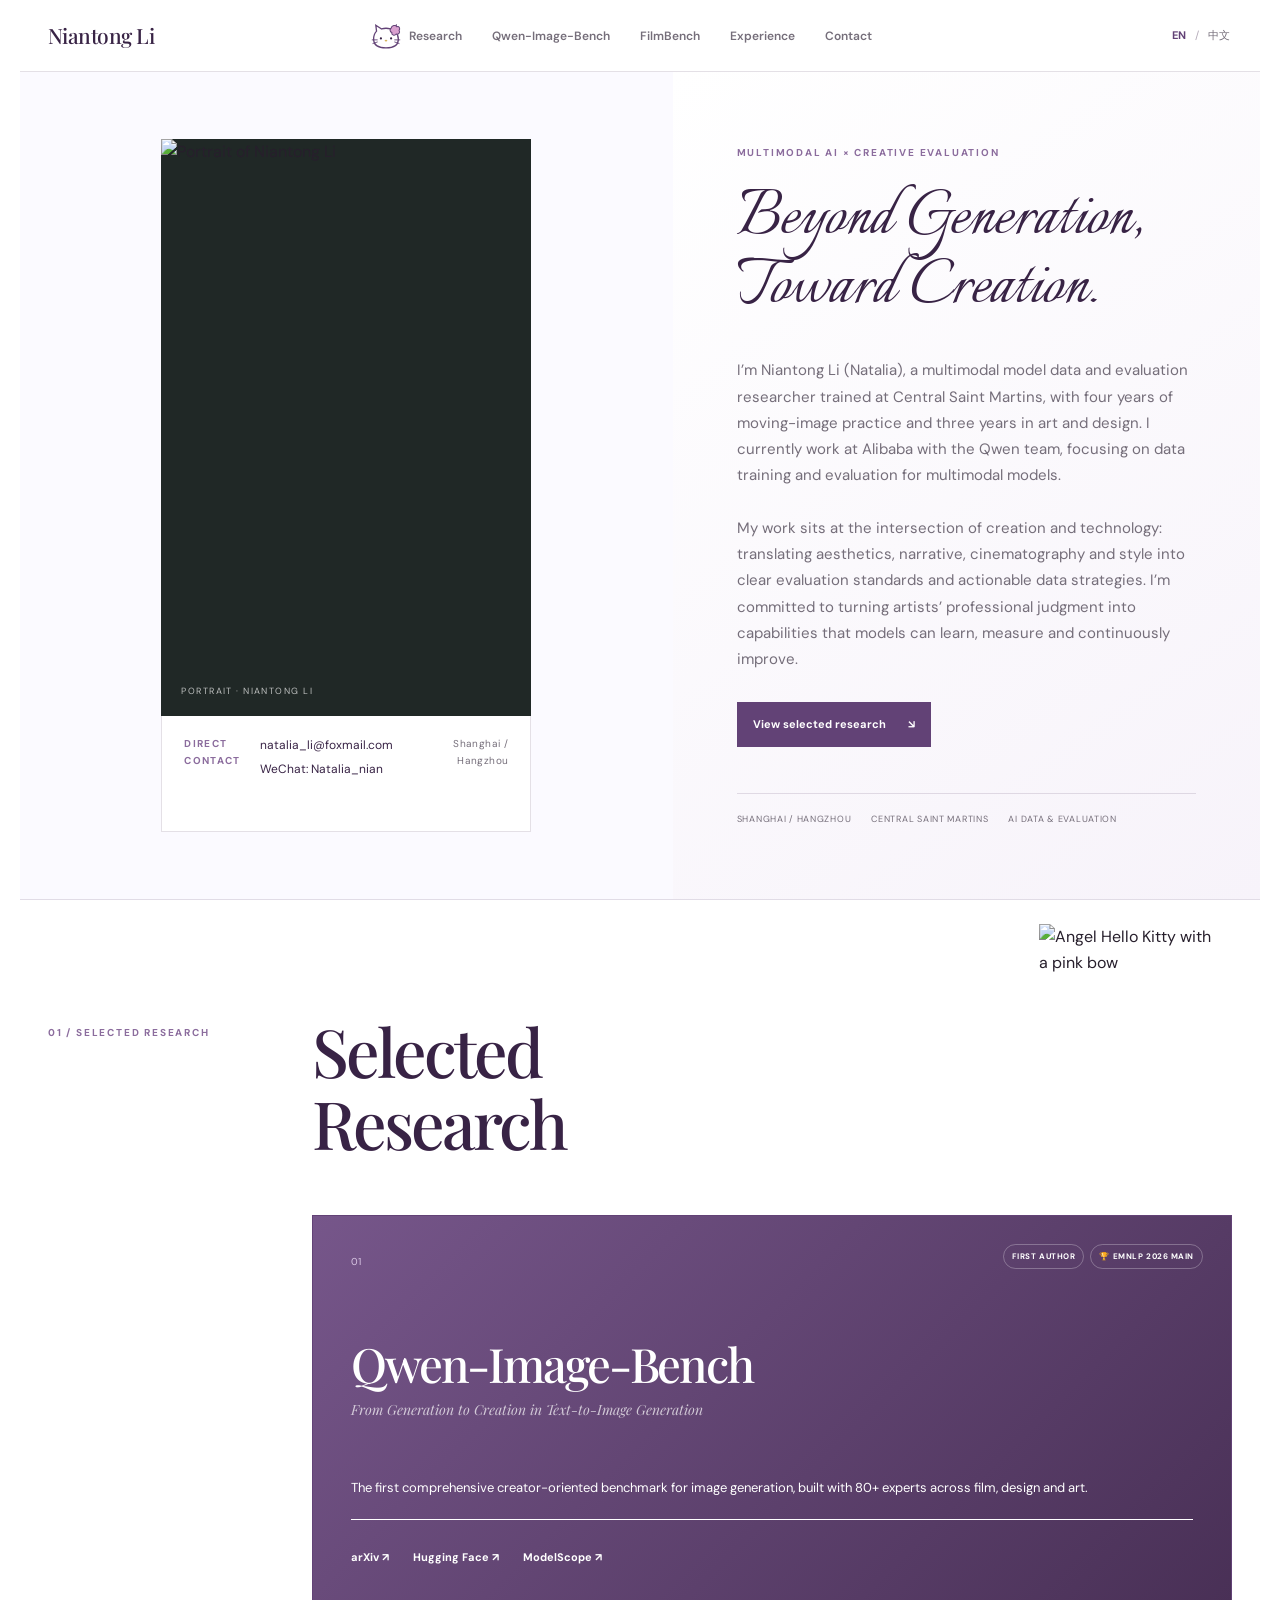
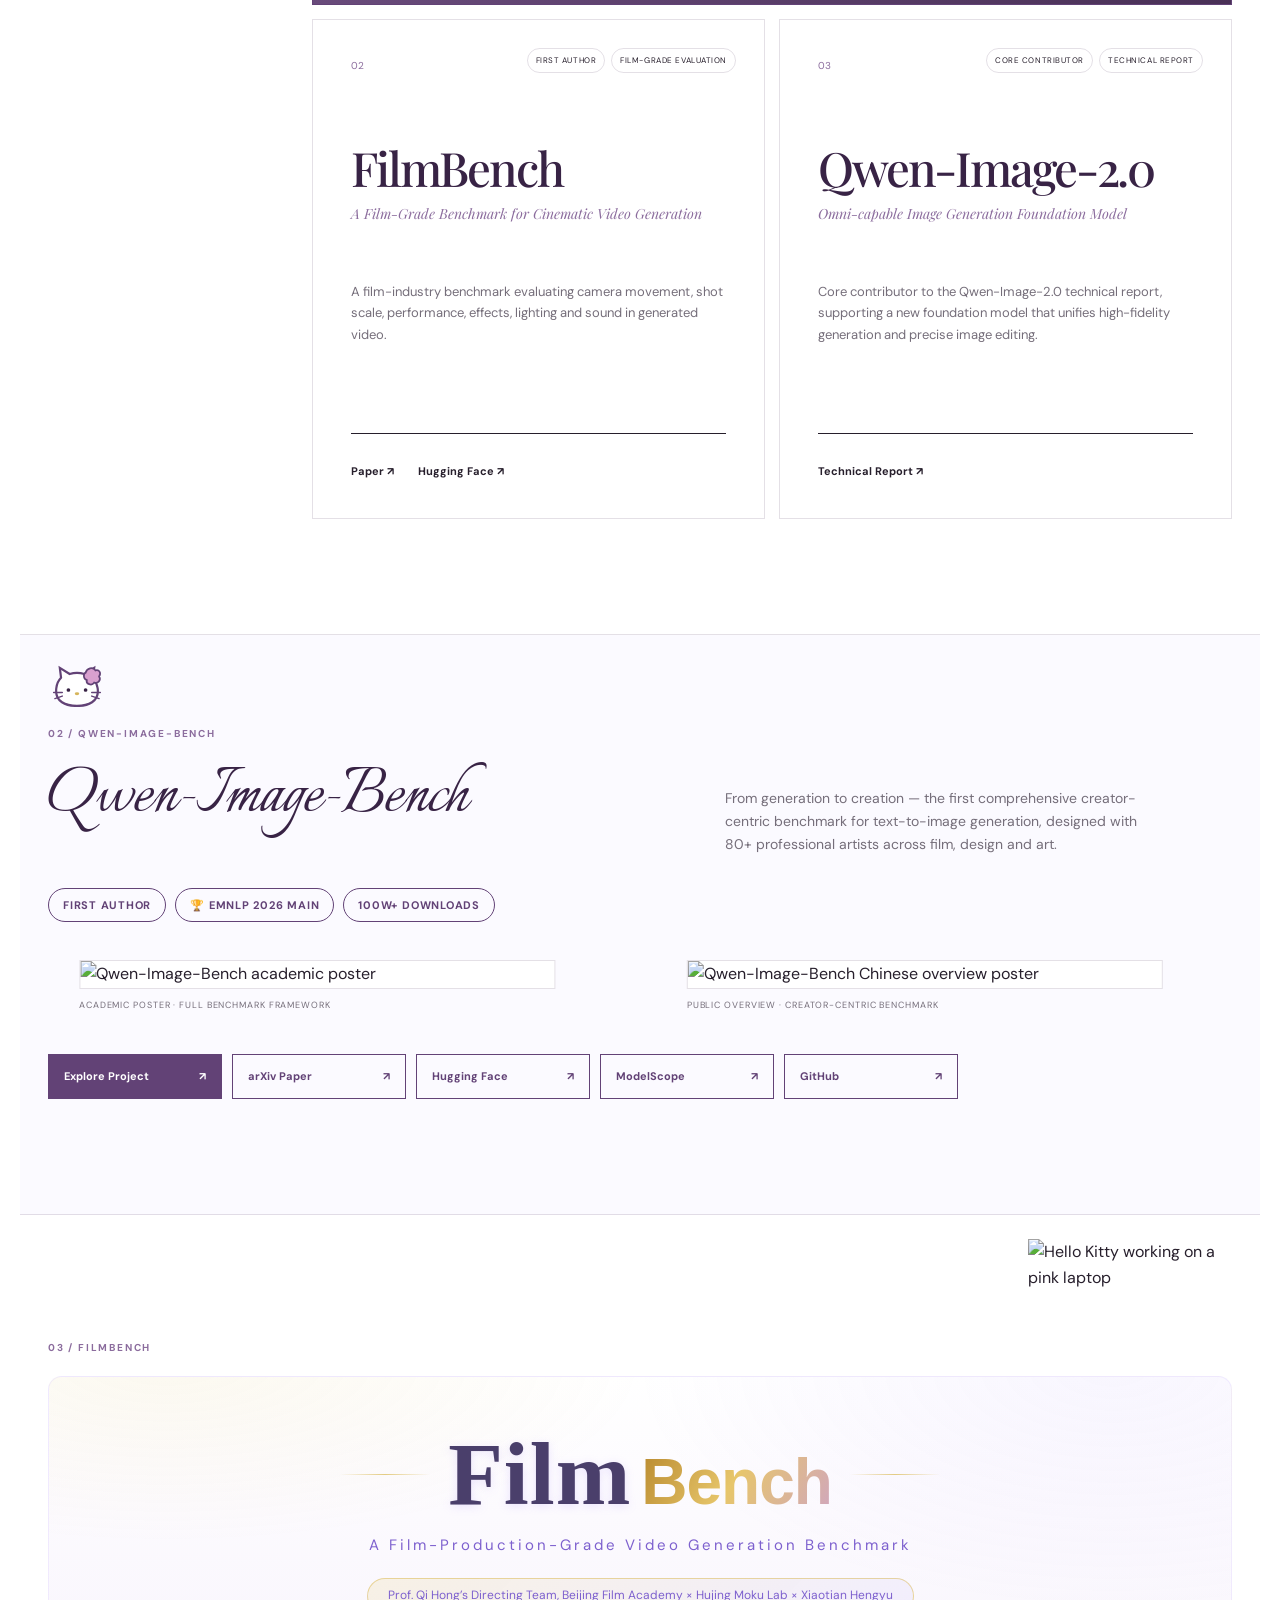
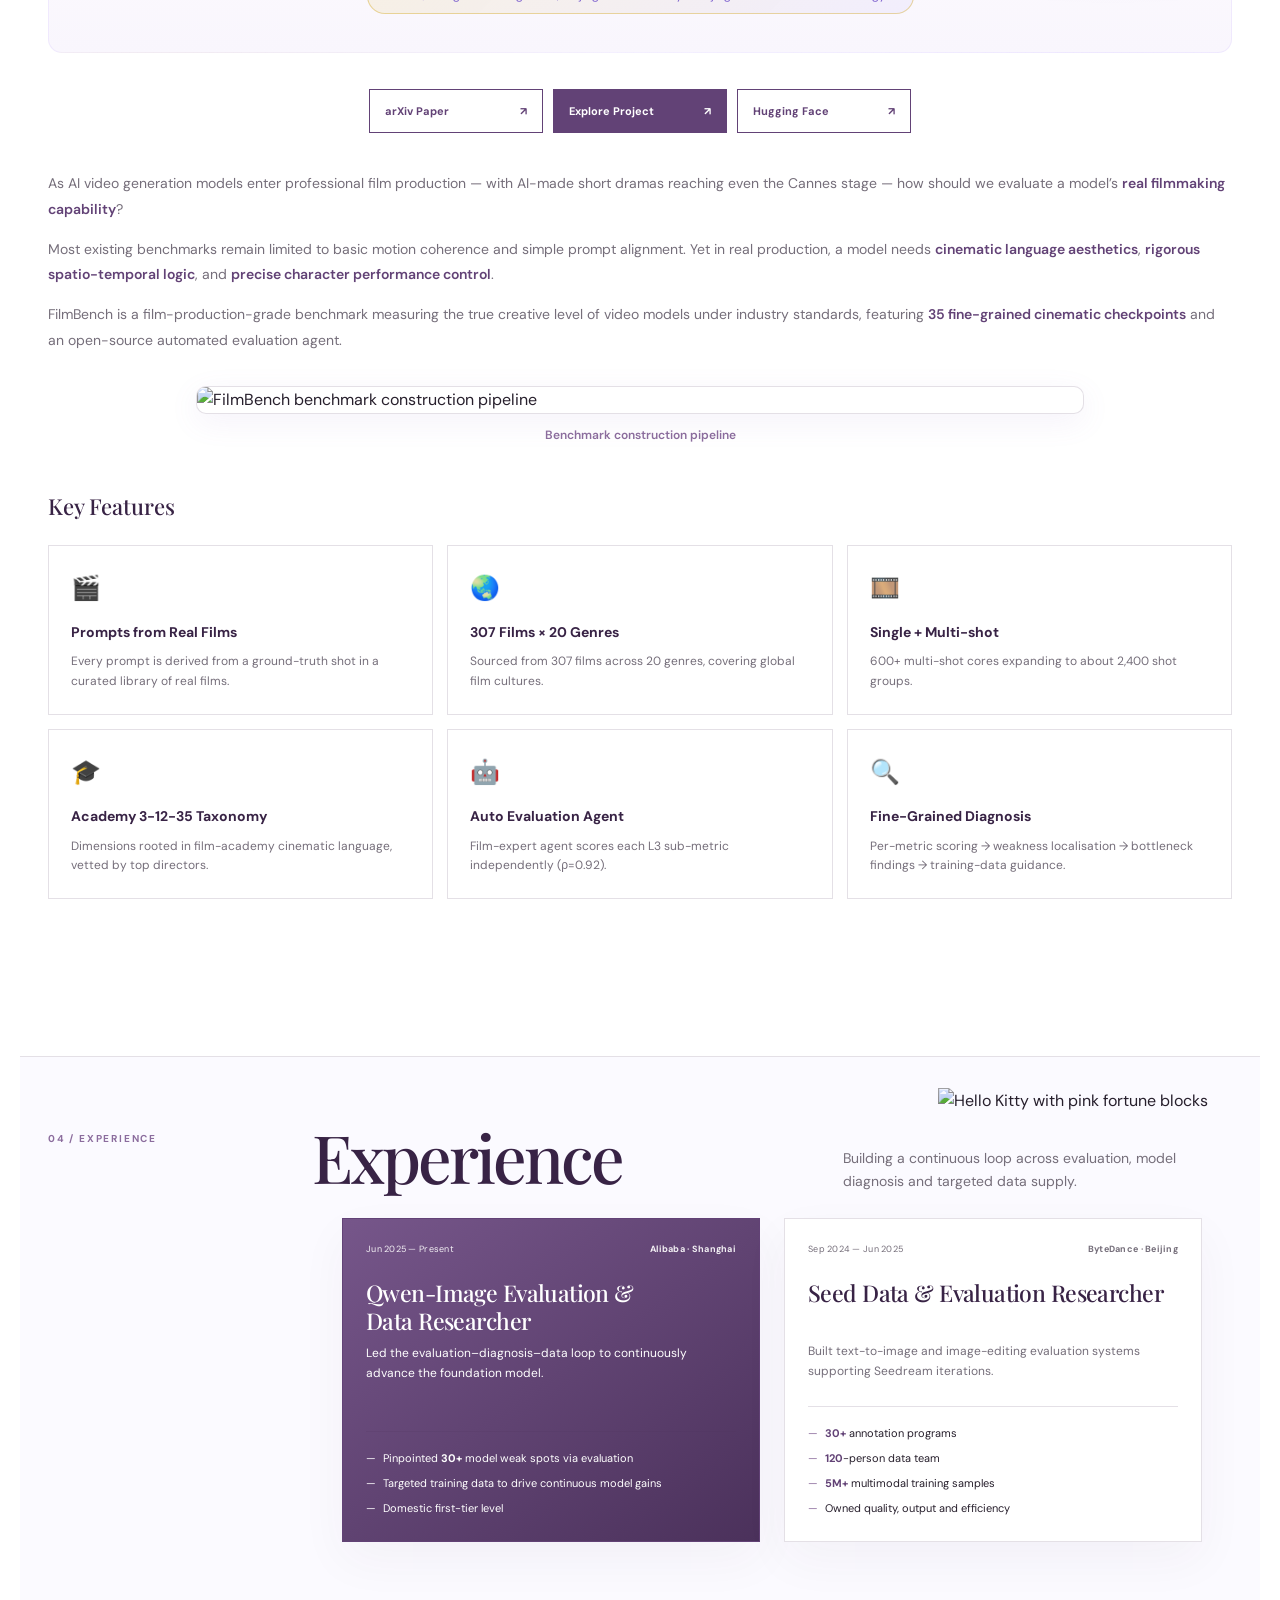
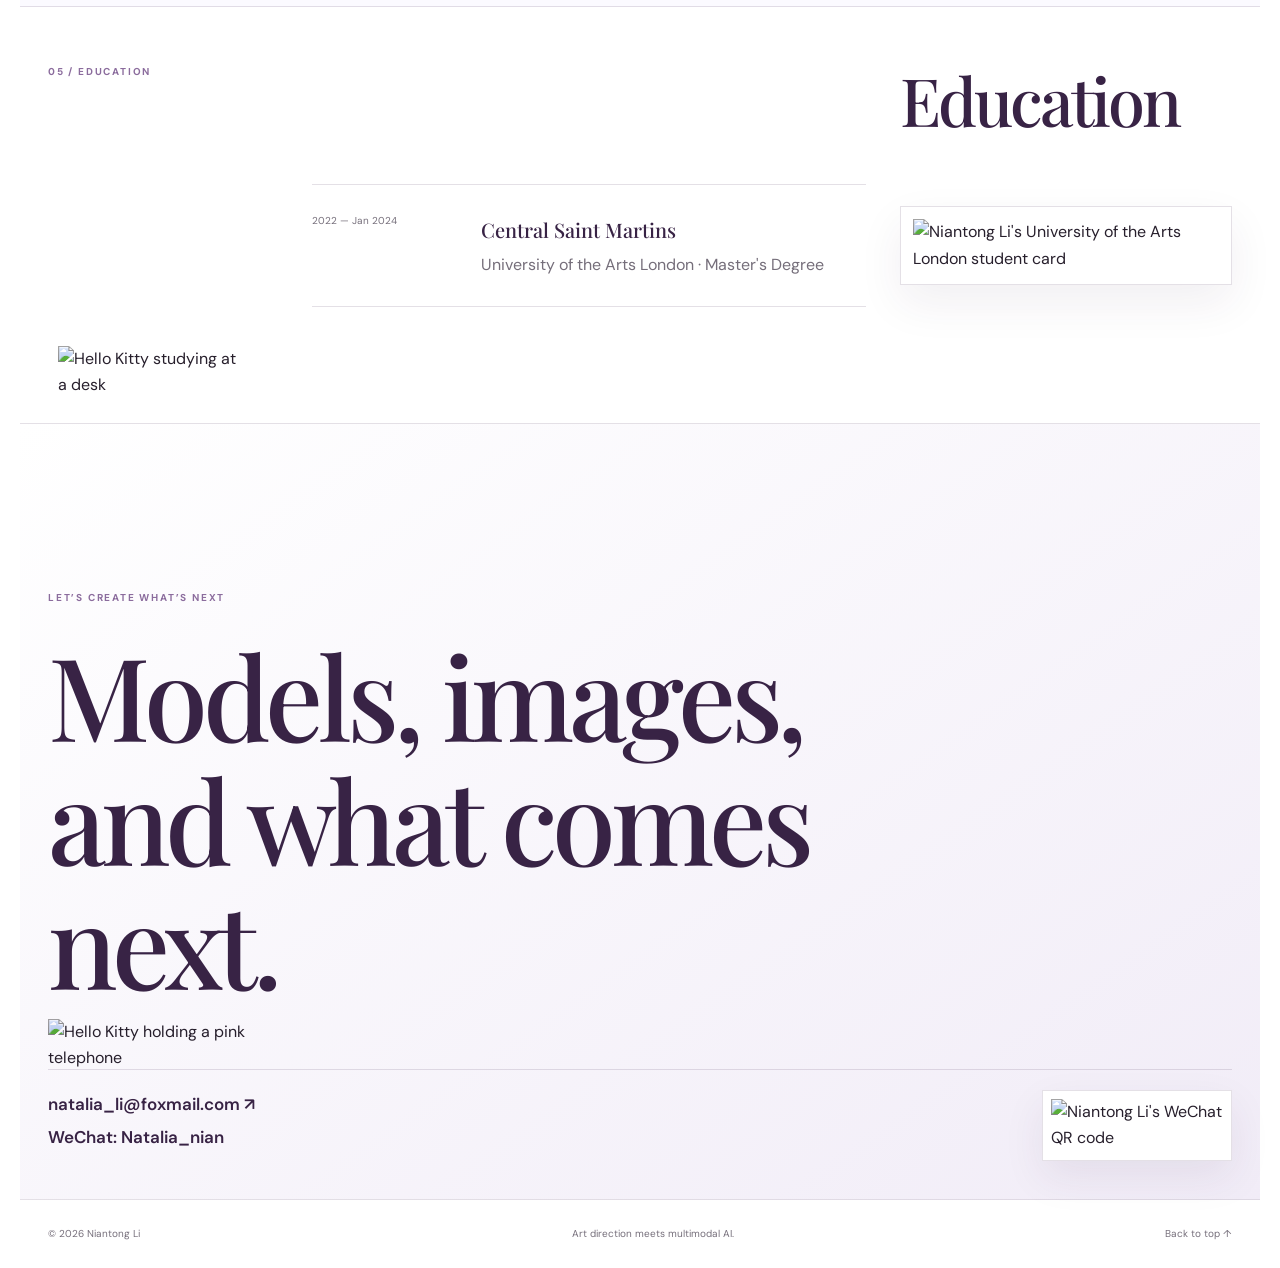
==== index.html @ fe0e2d9e "Publish personal portfolio" ====
<!doctype html>
<html lang="en">
<head>
  <meta charset="UTF-8">
  <meta name="viewport" content="width=device-width, initial-scale=1.0">
  <meta name="description" content="Niantong Li — Multimodal AI data and evaluation lead bridging creative practice and model development.">
  <meta name="theme-color" content="#ffffff">
  <meta property="og:title" content="Niantong Li · Multimodal AI & Creative Evaluation">
  <meta property="og:description" content="Bridging artistic judgment and multimodal model capabilities.">
  <meta property="og:type" content="website">
  <title>Niantong Li · Multimodal AI & Creative Evaluation</title>
  <link rel="preconnect" href="https://fonts.googleapis.com">
  <link rel="preconnect" href="https://fonts.gstatic.com" crossorigin>
  <link href="https://fonts.googleapis.com/css2?family=DM+Sans:wght@400;500;600;700&amp;family=Italianno&amp;family=Playfair+Display:ital,wght@0,500;1,500&amp;display=swap" rel="stylesheet">
  <link rel="icon" href="favicon.svg" type="image/svg+xml">
  <link rel="stylesheet" href="styles.css">
  <script src="script.js" defer></script>
</head>
<body>
  <a class="skip-link" href="#main" data-i18n="skip">Skip to main content</a>

  <header class="site-header" aria-label="Primary navigation">
    <a class="brand" href="#top" aria-label="Back to top">Niantong Li</a>
    <nav class="nav-links" aria-label="Page navigation">
      <a class="nav-research" href="#research"><svg class="nav-kitty" viewBox="0 0 44 36" aria-hidden="true"><path d="M9 12 8 4l8 5a20 20 0 0 1 12 0l8-5-1 9c3 3 4 6 4 10 0 8-7 12-17 12S5 31 5 23c0-4 1-8 4-11Z" fill="#fff" stroke="#624276" stroke-width="1.8"/><path d="M29 8c1-4 6-5 8-2 3-1 5 2 3 5 2 3-1 6-4 5-2 3-7 1-6-2-3-1-3-5-1-6Z" fill="#d9a0cf" stroke="#624276" stroke-width="1.4"/><circle cx="15" cy="22" r="1.5" fill="#382345"/><circle cx="29" cy="22" r="1.5" fill="#382345"/><ellipse cx="22" cy="25" rx="1.8" ry="1.2" fill="#d6b55b"/><path d="M10 24H3m7 3-6 2m30-5h7m-7 3 6 2" stroke="#624276" stroke-width="1.2" stroke-linecap="round"/></svg><span data-i18n="navResearch">Research</span></a>
      <a href="#qwen-bench">Qwen-Image-Bench</a>
      <a href="#filmbench">FilmBench</a>
      <a href="#work" data-i18n="navExperience">Experience</a>
      <a href="#contact" data-i18n="navContact">Contact</a>
    </nav>
    <div class="language-switch" aria-label="Language selection">
      <button type="button" class="language-button active" data-lang="en" aria-pressed="true">EN</button>
      <span aria-hidden="true">/</span>
      <button type="button" class="language-button" data-lang="zh" aria-pressed="false">中文</button>
    </div>
  </header>

  <main id="main">
    <section class="hero" id="top" aria-labelledby="hero-title">
      <div class="hero-visual">
        <div class="hero-photo reveal">
          <img src="assets/niantong-portrait-dark.png" alt="Portrait of Niantong Li" data-i18n-alt="portraitAlt">
          <span class="photo-caption">Portrait · Niantong Li</span>
        </div>
        <aside class="hero-contact reveal" aria-label="Contact details">
          <p data-i18n="directContact">Direct contact</p>
          <div>
            <a href="mailto:natalia_li@foxmail.com">natalia_li@foxmail.com</a>
            <span>WeChat: Natalia_nian</span>
          </div>
          <span data-i18n="location">Shanghai / Hangzhou</span>
        </aside>
      </div>
      <div class="hero-copy">
        <p class="eyebrow reveal">Multimodal AI × Creative Evaluation</p>
        <h1 id="hero-title" class="script-title reveal">Beyond Generation,<br>Toward Creation.</h1>
        <p class="hero-intro reveal" data-i18n-html="heroIntro">I’m Niantong Li (Natalia), a multimodal model data and evaluation researcher trained at Central Saint Martins, with four years of moving-image practice and three years in art and design. I currently work at Alibaba with the Qwen team, focusing on data training and evaluation for multimodal models.<br><br>My work sits at the intersection of creation and technology: translating aesthetics, narrative, cinematography and style into clear evaluation standards and actionable data strategies. I’m committed to turning artists’ professional judgment into capabilities that models can learn, measure and continuously improve.</p>
        <div class="hero-actions reveal">
          <a class="button button-primary" href="#research"><span data-i18n="viewResearch">View selected research</span><span aria-hidden="true">↘</span></a>
        </div>
        <div class="hero-meta reveal">
          <span data-i18n="location">Shanghai / Hangzhou</span>
          <span>Central Saint Martins</span>
          <span>AI Data & Evaluation</span>
        </div>
      </div>
    </section>

    <section class="section research" id="research" aria-labelledby="research-title">
      <img class="research-kitty reveal" src="assets/qwenbench-kitty.jpg" alt="Angel Hello Kitty with a pink bow" data-i18n-alt="qwenbenchKittyAlt">
      <p class="section-label reveal">01 / <span data-i18n="researchLabel">SELECTED RESEARCH</span></p>
      <div class="section-content">
        <div class="section-heading reveal">
          <h2 id="research-title" data-i18n="researchTitle">Selected Research</h2>
        </div>
        <div class="project-grid">
          <article class="project-card project-card-featured project-card-wide project-card-hero reveal" data-card-href="#qwen-bench" role="link" tabindex="0" aria-label="View Qwen-Image-Bench details">
            <div class="project-index">01</div>
            <div class="project-meta project-meta-prominent"><span>First Author</span><span>🏆 EMNLP 2026 Main</span></div>
            <h3>Qwen-Image-Bench</h3>
            <p class="project-subtitle">From Generation to Creation in Text-to-Image Generation</p>
            <p data-i18n="benchProject">The first comprehensive creator-oriented benchmark for image generation, built with 80+ experts across film, design and art.</p>
            <div class="project-links">
              <a href="https://arxiv.org/abs/2605.28091" target="_blank" rel="noopener noreferrer">arXiv ↗</a>
              <a href="https://huggingface.co/datasets/Qwen/Qwen-Image-Bench" target="_blank" rel="noopener noreferrer">Hugging Face ↗</a>
              <a href="https://www.modelscope.cn/datasets/Qwen/Qwen-Image-Bench" target="_blank" rel="noopener noreferrer">ModelScope ↗</a>
            </div>
          </article>

          <article class="project-card reveal" data-card-href="#filmbench" role="link" tabindex="0" aria-label="View FilmBench details">
            <div class="project-index">02</div>
            <div class="project-meta"><span>First Author</span><span>Film-grade Evaluation</span></div>
            <h3>FilmBench</h3>
            <p class="project-subtitle">A Film-Grade Benchmark for Cinematic Video Generation</p>
            <p data-i18n="filmProject">A film-industry benchmark evaluating camera movement, shot scale, performance, effects, lighting and sound in generated video.</p>
            <div class="project-links">
              <a href="https://arxiv.org/abs/2607.24241" target="_blank" rel="noopener noreferrer">Paper ↗</a>
              <a href="https://huggingface.co/papers/2607.24241" target="_blank" rel="noopener noreferrer">Hugging Face ↗</a>
            </div>
          </article>

          <article class="project-card reveal" data-card-href="https://qwen.ai/blog?id=qwen-image-2.0" role="link" tabindex="0" aria-label="Open the Qwen-Image-2.0 official page">
            <div class="project-index">03</div>
            <div class="project-meta"><span>Core Contributor</span><span>Technical Report</span></div>
            <h3>Qwen-Image-2.0</h3>
            <p class="project-subtitle">Omni-capable Image Generation Foundation Model</p>
            <p data-i18n="qwenProject">Core contributor to the Qwen-Image-2.0 technical report, supporting a new foundation model that unifies high-fidelity generation and precise image editing.</p>
            <div class="project-links"><a href="https://arxiv.org/abs/2605.10730" target="_blank" rel="noopener noreferrer"><span data-i18n="technicalReport">Technical Report</span> ↗</a></div>
          </article>
        </div>
      </div>
    </section>

    <section class="section research-detail" id="qwen-bench" aria-labelledby="qwen-bench-title">
      <svg class="section-kitty reveal" viewBox="0 0 44 36" aria-hidden="true"><path d="M9 12 8 4l8 5a20 20 0 0 1 12 0l8-5-1 9c3 3 4 6 4 10 0 8-7 12-17 12S5 31 5 23c0-4 1-8 4-11Z" fill="#fff" stroke="#624276" stroke-width="1.8"/><path d="M29 8c1-4 6-5 8-2 3-1 5 2 3 5 2 3-1 6-4 5-2 3-7 1-6-2-3-1-3-5-1-6Z" fill="#d9a0cf" stroke="#624276" stroke-width="1.4"/><circle cx="15" cy="22" r="1.5" fill="#382345"/><circle cx="29" cy="22" r="1.5" fill="#382345"/><ellipse cx="22" cy="25" rx="1.8" ry="1.2" fill="#d6b55b"/><path d="M10 24H3m7 3-6 2m30-5h7m-7 3 6 2" stroke="#624276" stroke-width="1.2" stroke-linecap="round"/></svg>
      <p class="section-label reveal">02 / QWEN-IMAGE-BENCH</p>
      <div class="section-content">
        <div class="section-heading reveal">
          <h2 id="qwen-bench-title">Qwen-Image-Bench</h2>
          <p data-i18n="qwenBenchIntro">From generation to creation — the first comprehensive creator-centric benchmark for text-to-image generation, designed with 80+ professional artists across film, design and art.</p>
        </div>
        <div class="detail-badges-row reveal"><span>First Author</span><span>🏆 EMNLP 2026 Main</span><span data-i18n="benchDl">100W+ Downloads</span></div>
        <div class="inline-poster-grid reveal">
          <figure class="inline-poster">
            <img src="assets/qwen-image-bench-poster.png" alt="Qwen-Image-Bench academic poster" data-i18n-alt="qwenBenchPosterAlt">
            <figcaption data-i18n="qwenBenchPosterCap">Academic poster · Full benchmark framework</figcaption>
          </figure>
          <figure class="inline-poster">
            <img src="assets/qwen-image-bench-social.jpg" alt="Qwen-Image-Bench Chinese overview poster" data-i18n-alt="qwenBenchSocialAlt">
            <figcaption data-i18n="qwenBenchSocialCap">Public overview · Creator-centric benchmark</figcaption>
          </figure>
        </div>
        <div class="explore-actions reveal">
          <a class="button button-primary" href="https://skylenage.net/sla/plaza/imageBench?from=plaza" target="_blank" rel="noopener noreferrer"><span data-i18n="exploreBench">Explore Project</span><span aria-hidden="true">↗</span></a>
          <a class="button button-secondary" href="https://arxiv.org/abs/2605.28091" target="_blank" rel="noopener noreferrer"><span>arXiv Paper</span><span aria-hidden="true">↗</span></a>
          <a class="button button-secondary" href="https://huggingface.co/datasets/Qwen/Qwen-Image-Bench" target="_blank" rel="noopener noreferrer"><span>Hugging Face</span><span aria-hidden="true">↗</span></a>
          <a class="button button-secondary" href="https://www.modelscope.cn/datasets/Qwen/Qwen-Image-Bench" target="_blank" rel="noopener noreferrer"><span>ModelScope</span><span aria-hidden="true">↗</span></a>
          <a class="button button-secondary" href="https://github.com/QwenLM/Qwen-Image-Bench" target="_blank" rel="noopener noreferrer"><span>GitHub</span><span aria-hidden="true">↗</span></a>
        </div>
      </div>
    </section>
    
    <section class="section research-detail" id="filmbench" aria-labelledby="filmbench-title">
      <img class="filmbench-kitty reveal" src="assets/filmbench-kitty.jpg" alt="Hello Kitty working on a pink laptop" data-i18n-alt="filmbenchKittyAlt">
      <p class="section-label reveal">03 / FILMBENCH</p>
      <div class="section-content">
        <div class="film-hero reveal">
          <h2 id="filmbench-title" class="film-wordmark">
            <span class="film-rule"></span>
            <span class="film-wm"><span class="wm-film">Film</span><span class="wm-bench">Bench</span></span>
            <span class="film-rule"></span>
          </h2>
          <p class="film-sub" data-i18n="filmBenchSub">A Film-Production-Grade Video Generation Benchmark</p>
          <p class="film-tag" data-i18n="filmBenchTag">Prof. Qi Hong’s Directing Team, Beijing Film Academy × Hujing Moku Lab × Xiaotian Hengyu</p>
        </div>
        <div class="explore-actions filmbench-actions reveal">
          <a class="button button-secondary" href="https://arxiv.org/abs/2607.24241" target="_blank" rel="noopener noreferrer"><span>arXiv Paper</span><span aria-hidden="true">↗</span></a>
          <a class="button button-primary" href="https://skylenage.net/sla/plaza/filmBench?from=plaza" target="_blank" rel="noopener noreferrer"><span data-i18n="exploreFilm">Explore Project</span><span aria-hidden="true">↗</span></a>
          <a class="button button-secondary" href="https://huggingface.co/papers/2607.24241" target="_blank" rel="noopener noreferrer"><span>Hugging Face</span><span aria-hidden="true">↗</span></a>
        </div>
        <div class="film-intro reveal" data-i18n-html="filmIntroText"><p>As AI video generation models enter professional film production — with AI-made short dramas reaching even the Cannes stage — how should we evaluate a model’s <em>real filmmaking capability</em>?</p><p>Most existing benchmarks remain limited to basic motion coherence and simple prompt alignment. Yet in real production, a model needs <em>cinematic language aesthetics</em>, <em>rigorous spatio-temporal logic</em>, and <em>precise character performance control</em>.</p><p>FilmBench is a film-production-grade benchmark measuring the true creative level of video models under industry standards, featuring <em>35 fine-grained cinematic checkpoints</em> and an open-source automated evaluation agent.</p></div>
        <figure class="film-figure reveal">
          <img src="assets/filmbench-pipeline.png" alt="FilmBench benchmark construction pipeline" data-i18n-alt="filmPipelineAlt">
          <figcaption data-i18n="filmPipelineCap">Benchmark construction pipeline</figcaption>
        </figure>
        <h3 class="film-features-title reveal" data-i18n="filmFeatTitle">Key Features</h3>
        <div class="film-feat-grid reveal">
          <div class="film-feat-card"><span>🎬</span><h4 data-i18n="filmFeat1H">Prompts from Real Films</h4><p data-i18n="filmFeat1P">Every prompt is derived from a ground-truth shot in a curated library of real films.</p></div>
          <div class="film-feat-card"><span>🌏</span><h4 data-i18n="filmFeat2H">307 Films × 20 Genres</h4><p data-i18n="filmFeat2P">Sourced from 307 films across 20 genres, covering global film cultures.</p></div>
          <div class="film-feat-card"><span>🎞️</span><h4 data-i18n="filmFeat3H">Single + Multi-shot</h4><p data-i18n="filmFeat3P">600+ multi-shot cores expanding to about 2,400 shot groups.</p></div>
          <div class="film-feat-card"><span>🎓</span><h4 data-i18n="filmFeat4H">Academy 3-12-35 Taxonomy</h4><p data-i18n="filmFeat4P">Dimensions rooted in film-academy cinematic language, vetted by top directors.</p></div>
          <div class="film-feat-card"><span>🤖</span><h4 data-i18n="filmFeat5H">Auto Evaluation Agent</h4><p data-i18n="filmFeat5P">Film-expert agent scores each L3 sub-metric independently (ρ=0.92).</p></div>
          <div class="film-feat-card"><span>🔍</span><h4 data-i18n="filmFeat6H">Fine-Grained Diagnosis</h4><p data-i18n="filmFeat6P">Per-metric scoring → weakness localisation → bottleneck findings → training-data guidance.</p></div>
        </div>
      </div>
    </section>

    <section class="section work" id="work" aria-labelledby="work-title">
      <img class="experience-kitty" src="assets/experience-kitty.jpg" alt="Hello Kitty with pink fortune blocks" data-i18n-alt="experienceKittyAlt">
      <p class="section-label reveal">04 / <span data-i18n="experienceLabel">EXPERIENCE</span></p>
      <div class="section-content">
        <div class="section-heading work-heading reveal">
          <h2 id="work-title" data-i18n="experienceTitle">Experience</h2>
          <p data-i18n="experienceIntro">Building a continuous loop across evaluation, model diagnosis and targeted data supply.</p>
        </div>
        <div class="experience-grid">
          <article class="experience-card experience-card-primary reveal">
            <div class="experience-meta"><time data-i18n="qwenDate">Jun 2025 — Present</time><span data-i18n="aliShanghai">Alibaba · Shanghai</span></div>
            <h3 data-i18n-html="qwenRole">Qwen-Image Evaluation &<br>Data Researcher</h3>
            <p data-i18n="qwenDesc">Led the evaluation–diagnosis–data loop to continuously advance the foundation model.</p>
            <ul>
              <li data-i18n-html="qwenOne">Pinpointed <strong>30+</strong> model weak spots via evaluation</li>
              <li data-i18n="qwenTwo">Targeted training data to drive continuous model gains</li>
              <li data-i18n="qwenThree">Domestic first-tier level</li>
            </ul>
          </article>

          <article class="experience-card reveal">
            <div class="experience-meta"><time>Sep 2024 — Jun 2025</time><span data-i18n="bytedanceBeijing">ByteDance · Beijing</span></div>
            <h3 data-i18n-html="doubaoRole">Seed Data & Evaluation Researcher</h3>
            <p data-i18n="doubaoDesc">Built text-to-image and image-editing evaluation systems supporting Seedream iterations.</p>
            <ul>
              <li data-i18n-html="doubaoOne"><strong>30+</strong> annotation programs</li>
              <li data-i18n-html="doubaoTwo"><strong>120</strong>-person data team</li>
              <li data-i18n-html="doubaoThree"><strong>5M+</strong> multimodal training samples</li>
              <li data-i18n="doubaoFour">Owned quality, output and efficiency</li>
            </ul>
          </article>
        </div>
      </div>
    </section>

    <section class="section education" id="education" aria-labelledby="education-title">
      <img class="education-kitty reveal" src="assets/education-kitty.jpg" alt="Hello Kitty studying at a desk" data-i18n-alt="educationKittyAlt">
      <p class="section-label reveal">05 / <span data-i18n="educationLabel">EDUCATION</span></p>
      <div class="section-content">
        <h2 id="education-title" class="reveal" data-i18n="educationTitle">Education</h2>
        <div class="education-feature">
          <article class="education-item reveal">
            <time>2022 — Jan 2024</time>
            <div><h3 data-i18n="school">Central Saint Martins</h3><p data-i18n="degree">University of the Arts London · Master's Degree</p></div>
          </article>
          <figure class="student-card reveal">
            <img src="assets/csm-student-card.jpg" alt="Niantong Li's University of the Arts London student card" data-i18n-alt="studentCardAlt">
          </figure>
        </div>
      </div>
    </section>

    <section class="contact" id="contact" aria-labelledby="contact-title">
      <p class="contact-kicker reveal">LET’S CREATE WHAT’S NEXT</p>
      <h2 id="contact-title" class="reveal" data-i18n-html="contactTitle">Models, images,<br>and what comes next.</h2>
      <div class="contact-row reveal">
        <div class="contact-links">
          <img class="contact-phone-kitty" src="assets/contact-phone-kitty.jpg" alt="Hello Kitty holding a pink telephone" data-i18n-alt="contactPhoneKittyAlt">
          <a href="mailto:natalia_li@foxmail.com">natalia_li@foxmail.com ↗</a>
          <span>WeChat: Natalia_nian</span>
        </div>
        <figure class="wechat-qr">
          <img src="assets/wechat-qr.jpg" alt="Niantong Li's WeChat QR code" data-i18n-alt="wechatQrAlt">
        </figure>
      </div>
    </section>
  </main>

  <footer class="site-footer">
    <p>© <span id="year">2026</span> Niantong Li</p>
    <p>Art direction meets multimodal AI.</p>
    <a href="#top" data-i18n="backTop">Back to top ↑</a>
  </footer>
</body>
</html>
---- styles.css ----
:root {
  --white: #ffffff;
  --paper: #fbfaff;
  --lavender: #f1ecf7;
  --lavender-2: #e4d9ee;
  --purple: #624276;
  --purple-deep: #382345;
  --purple-soft: #8b6c9d;
  --ink: #271f2c;
  --muted: #756e7a;
  --line: rgba(77, 51, 91, .15);
  --max-width: 1240px;
  --header-height: 72px;
  --ease: cubic-bezier(.2, .75, .3, 1);
}

* { box-sizing: border-box; }
html { scroll-behavior: smooth; }
body {
  margin: 0;
  color: var(--ink);
  background: var(--white);
  font-family: "DM Sans", "PingFang SC", "Microsoft YaHei", sans-serif;
  line-height: 1.65;
  -webkit-font-smoothing: antialiased;
}

::selection { color: var(--white); background: var(--purple); }
a { color: inherit; text-decoration: none; }
button { font: inherit; }

.skip-link {
  position: fixed;
  z-index: 100;
  top: 8px;
  left: 8px;
  padding: 8px 14px;
  color: var(--white);
  background: var(--purple-deep);
  transform: translateY(-160%);
  transition: transform .2s;
}
.skip-link:focus { transform: translateY(0); }

.site-header {
  position: sticky;
  z-index: 50;
  top: 0;
  display: grid;
  grid-template-columns: 1fr auto 1fr;
  align-items: center;
  height: var(--header-height);
  max-width: var(--max-width);
  margin: 0 auto;
  padding: 0 28px;
  border-bottom: 1px solid var(--line);
  background: rgba(255, 255, 255, .88);
  backdrop-filter: blur(18px);
}
.brand {
  width: fit-content;
  color: var(--purple-deep);
  font-family: "Playfair Display", Georgia, serif;
  font-size: 21px;
  font-weight: 500;
  letter-spacing: -.025em;
}
.nav-links { display: flex; align-items: center; gap: 30px; color: var(--muted); font-size: 12px; font-weight: 600; }
.nav-links a { position: relative; display: inline-flex; align-items: center; height: 36px; line-height: 1; }
.nav-research { gap: 7px; }
.nav-kitty { width: 32px; height: 27px; flex: 0 0 auto; margin-left: -39px; transition: transform .25s var(--ease); }
.nav-research:hover .nav-kitty { transform: rotate(-5deg) scale(1.08); }
.nav-links a::after {
  position: absolute;
  right: 0;
  bottom: -6px;
  left: 0;
  height: 1px;
  background: var(--purple);
  content: "";
  transform: scaleX(0);
  transition: transform .25s var(--ease);
}
.nav-links a:hover, .nav-links a.active { color: var(--purple); }
.nav-links a:hover::after, .nav-links a.active::after { transform: scaleX(1); }
.language-switch { justify-self: end; display: flex; align-items: center; gap: 7px; color: #b4abb9; font-size: 11px; }
.language-button { padding: 6px 2px; color: var(--muted); border: 0; background: transparent; cursor: pointer; }
.language-button.active { color: var(--purple); font-weight: 700; }

.hero {
  display: grid;
  grid-template-columns: minmax(0, 1fr) minmax(420px, .9fr);
  min-height: calc(100svh - var(--header-height));
  max-width: var(--max-width);
  margin: 0 auto;
  border-bottom: 1px solid var(--line);
  background: var(--paper);
}
.hero-visual { align-self: center; justify-self: center; display: grid; grid-template-rows: auto auto; width: min(88%, 370px); }
.hero-photo { position: relative; width: 100%; aspect-ratio: 365 / 570; overflow: hidden; background: #202826; }
.hero-photo img { display: block; width: 100%; height: 100%; object-fit: contain; }
.photo-caption { position: absolute; z-index: 2; bottom: 18px; left: 20px; color: rgba(255,255,255,.7); font-size: 9px; letter-spacing: .16em; text-transform: uppercase; }
.hero-contact { display: grid; grid-template-columns: .7fr 1.4fr auto; gap: 20px; align-items: start; min-height: 116px; padding: 20px 22px; color: var(--muted); border: 1px solid var(--line); border-top: 0; background: var(--white); font-size: 10px; }
.hero-contact p { margin: 0; color: var(--purple-soft); font-weight: 700; letter-spacing: .13em; text-transform: uppercase; }
.hero-contact div { display: flex; flex-direction: column; gap: 4px; color: var(--purple-deep); font-size: 12px; }
.hero-contact a:hover { color: var(--purple); }
.hero-contact > span { text-align: right; letter-spacing: .04em; }
.hero-copy { display: flex; flex-direction: column; justify-content: center; min-height: 610px; padding: clamp(40px, 5vw, 72px) clamp(28px, 5vw, 68px); background: linear-gradient(145deg, #fff 0%, #f7f3fa 100%); }
.eyebrow, .section-label, .contact-kicker { font-size: 10px; font-weight: 700; letter-spacing: .18em; text-transform: uppercase; }
.eyebrow { margin: 0 0 24px; color: var(--purple-soft); }
.script-title {
  margin: 0;
  color: var(--purple-deep);
  font-family: "Italianno", "Snell Roundhand", "Apple Chancery", cursive;
  font-size: clamp(56px, 6vw, 94px);
  font-weight: 400;
  line-height: .9;
  letter-spacing: 0;
}
.hero-intro { max-width: 480px; margin: 34px 0 0; color: var(--muted); font-size: 15px; line-height: 1.75; }
.hero-actions { display: flex; gap: 10px; margin-top: 30px; }
.button {
  display: inline-flex;
  align-items: center;
  justify-content: space-between;
  gap: 22px;
  min-width: 174px;
  padding: 12px 15px;
  border: 1px solid var(--purple);
  font-size: 11px;
  font-weight: 700;
  transition: transform .25s var(--ease), background .25s, color .25s;
}
.button:hover { transform: translateY(-3px); }
.button-primary { color: var(--white); background: var(--purple); }
.button-secondary { color: var(--purple); background: transparent; }
.button-secondary:hover { color: var(--white); background: var(--purple-deep); }
.hero-meta { display: flex; flex-wrap: wrap; gap: 10px 20px; margin-top: 46px; padding-top: 18px; border-top: 1px solid var(--line); color: var(--muted); font-size: 9px; letter-spacing: .08em; text-transform: uppercase; }

.section {
  display: grid;
  grid-template-columns: minmax(130px, 1fr) minmax(0, 4fr);
  gap: 34px;
  max-width: var(--max-width);
  margin: 0 auto;
  padding: clamp(82px, 9vw, 132px) 28px;
  border-bottom: 1px solid var(--line);
}
.section:nth-of-type(odd) { background: var(--paper); }
.section-label { margin: 0; padding-top: 10px; color: var(--purple-soft); }
.section h2, .contact h2 {
  margin: 0;
  color: var(--purple-deep);
  font-family: "Playfair Display", "Songti SC", serif;
  font-size: clamp(39px, 5.2vw, 70px);
  font-weight: 500;
  line-height: 1.08;
  letter-spacing: -.045em;
}
.about-grid { display: grid; grid-template-columns: 1.1fr .9fr; gap: 48px; }
.about-grid h2, .stats { grid-column: 1 / -1; }
.about-copy { grid-column: 2; font-size: clamp(15px, 1.4vw, 18px); }
.about-copy p:first-child { margin-top: 0; }
.about-copy p:last-child { margin-bottom: 0; color: var(--muted); }
.stats { display: grid; grid-template-columns: repeat(4, 1fr); margin-top: 34px; border: 1px solid var(--line); }
.stat { min-height: 142px; padding: 22px; border-right: 1px solid var(--line); background: rgba(255,255,255,.65); }
.stat:last-child { border-right: 0; }
.stat strong { display: block; margin-bottom: 28px; color: var(--purple); font-family: "Playfair Display", serif; font-size: clamp(31px, 3.7vw, 49px); font-weight: 500; line-height: 1; letter-spacing: -.04em; }
.stat sup { font-family: "DM Sans", sans-serif; font-size: .25em; letter-spacing: 0; }
.stat span { color: var(--muted); font-size: 11px; }

.section-heading { display: grid; grid-template-columns: 1fr .8fr; gap: 44px; align-items: end; margin-bottom: 56px; }
.section-heading p { max-width: 440px; margin: 0; color: var(--muted); font-size: 14px; }
.work { position: relative; min-height: auto; padding-top: clamp(46px, 5vw, 66px); padding-bottom: clamp(46px, 5vw, 66px); }
.experience-kitty { position: absolute; top: auto; right: 42px; bottom: calc(100% - 1.5cm); z-index: 2; width: clamp(200px, 22.4vw, 280px); height: auto; mix-blend-mode: multiply; pointer-events: none; }
.work-heading { margin-bottom: 25px; }
.experience-grid { display: grid; grid-template-columns: repeat(2, 1fr); gap: 24px; max-width: 860px; margin: 0 auto; }
.experience-card {
  display: flex;
  flex-direction: column;
  min-height: 310px;
  padding: 23px;
  border: 1px solid var(--line);
  background: var(--white);
  box-shadow: 0 18px 46px rgba(59, 35, 72, .045);
}
.experience-card-primary { color: var(--white); border-color: var(--purple); background: linear-gradient(145deg, #76568a, #4b315b); }
.experience-meta { display: flex; justify-content: space-between; gap: 10px; color: var(--muted); font-size: 9px; letter-spacing: .03em; }
.experience-meta span { font-weight: 700; }
.experience-card-primary .experience-meta, .experience-card-primary > p { color: rgba(255,255,255,.92); }
.experience-card h3 { min-height: 54px; margin: 22px 0 9px; color: var(--purple-deep); font-family: "Playfair Display", serif; font-size: clamp(20px, 1.8vw, 25px); font-weight: 500; line-height: 1.22; letter-spacing: -.025em; }
.experience-card-primary h3 { color: var(--white); }
.experience-card > p { min-height: 50px; margin: 0 0 14px; color: var(--muted); font-size: 12px; }
.experience-card-primary > p { color: #fff; }
.experience-card ul { display: grid; gap: 7px; margin: auto 0 0; padding: 17px 0 0; border-top: 1px solid var(--line); list-style: none; font-size: 11px; }
.experience-card li::before { margin-right: 7px; color: var(--purple-soft); content: "—"; }
.experience-card strong { color: var(--purple); }
.experience-card-primary li::before, .experience-card-primary strong { color: #fff; }

.project-grid { display: grid; grid-template-columns: 1fr 1fr; gap: 14px; }
.project-card { position: relative; display: flex; flex-direction: column; min-height: 500px; padding: clamp(24px, 3vw, 38px); border: 1px solid var(--line); background: var(--white); transition: transform .35s var(--ease), box-shadow .35s var(--ease); }
.project-card:hover { transform: translateY(-6px); box-shadow: 0 22px 55px rgba(54,31,67,.09); }
.project-card[data-card-href] { cursor: pointer; }
.project-card[data-card-href]:focus-visible { outline: 3px solid var(--purple); outline-offset: 4px; }
#qwen-bench, #filmbench { scroll-margin-top: 78px; }
.project-card-featured { color: var(--white); border-color: var(--purple); background: linear-gradient(135deg, #76568a, #493056); }
.project-card-wide { grid-column: 1 / -1; min-height: 390px; }
.project-card-featured .project-subtitle, .project-card-featured > p { color: rgba(255,255,255,.7); }
.project-card-featured .project-meta span { border-color: rgba(255,255,255,.27); }
.project-card-hero h3 { font-size: clamp(40px, 5vw, 66px); }
.project-meta-prominent { gap: 9px; }
.project-meta-prominent span { padding: 10px 16px; border-width: 1.5px; font-size: 21px; font-weight: 700; letter-spacing: .09em; }
.project-index { margin-bottom: 70px; color: var(--purple-soft); font-size: 10px; }
.project-card-featured .project-index { color: #d9c7e4; }
.project-meta { position: absolute; top: 28px; right: 28px; display: flex; gap: 6px; }
.project-meta span { padding: 5px 8px; border: 1px solid var(--line); border-radius: 99px; font-size: 8px; letter-spacing: .07em; text-transform: uppercase; }
.project-card h3 { margin: 0; color: var(--purple-deep); font-family: "Playfair Display", serif; font-size: clamp(32px, 3.7vw, 50px); font-weight: 500; line-height: 1; letter-spacing: -.045em; }
.project-card-featured h3 { color: var(--white); }
.project-subtitle { min-height: 50px; margin: 12px 0 27px; color: var(--purple-soft); font-family: "Playfair Display", serif; font-size: 14px; font-style: italic; line-height: 1.4; }
.project-card > p:not(.project-subtitle) { margin: 0; color: var(--muted); font-size: 13px; }
.project-card-featured > p:not(.project-subtitle) { color: #fff; }
.project-links { display: flex; gap: 24px; margin-top: auto; padding-top: 28px; border-top: 1px solid currentColor; }
.project-links span, .project-links a { font-size: 11px; font-weight: 700; }
.project-links a:hover { text-decoration: underline; text-underline-offset: 4px; }

.research { position: relative; }
.research-kitty { position: absolute; top: 24px; right: 42px; z-index: 2; width: clamp(120px, 14vw, 180px); height: auto; mix-blend-mode: multiply; pointer-events: none; }
.research-detail { display: block; }
#qwen-bench { padding-top: 28px; }
#qwen-bench .section-heading > p { transform: translateY(24px); }
#filmbench { position: relative; }
.filmbench-kitty { position: absolute; top: 24px; right: 42px; width: clamp(130px, 15vw, 190px); height: auto; mix-blend-mode: multiply; pointer-events: none; }
.section-kitty { display: block; width: 54px; height: auto; margin: 0 0 9px 2px; }
.research-detail .section-label { margin-bottom: 20px; }
.research-detail h2 { white-space: nowrap; font-family: "Italianno", "Snell Roundhand", "Apple Chancery", cursive; font-size: clamp(56px, 6vw, 94px); font-weight: 400; line-height: .9; letter-spacing: 0; }
.detail-badges-row { display: flex; flex-wrap: wrap; gap: 9px; margin-bottom: 38px; }
.detail-badges-row span { padding: 7px 14px; border: 1.5px solid var(--purple); border-radius: 99px; color: var(--purple); font-size: 11px; font-weight: 700; letter-spacing: .07em; text-transform: uppercase; }
.inline-poster-grid { display: grid; grid-template-columns: 1fr 1fr; gap: 18px; max-width: 82%; margin: 0 auto 42px; align-items: stretch; }
.inline-poster { margin: 0; display: flex; flex-direction: column; }
.inline-poster:first-child { transform: translateX(-2cm); }
.inline-poster:last-child { transform: translateX(1cm); }
.inline-poster img { display: block; width: 100%; flex: 1; min-height: 0; object-fit: contain; border: 1px solid var(--line); background: var(--white); }
.inline-poster figcaption { flex-shrink: 0; margin-top: 9px; color: var(--muted); font-size: 9px; letter-spacing: .1em; text-transform: uppercase; }
.explore-actions { display: flex; flex-wrap: wrap; gap: 10px; }
.filmbench-actions { justify-content: center; margin-bottom: 38px; }

.detail-collab { margin: -20px 0 28px; color: var(--muted); font-size: 12px; letter-spacing: .03em; }

.film-hero {
  text-align: center;
  padding: 52px 24px 38px;
  margin-bottom: 36px;
  background:
    radial-gradient(800px 300px at 10% -5%, rgba(212,175,55,.08), transparent 60%),
    radial-gradient(800px 400px at 90% -3%, rgba(167,139,250,.08), transparent 60%),
    linear-gradient(180deg, #fff 0%, #FCFAFE 50%, #F9F6FD 100%);
  border: 1px solid rgba(167,139,250,.13);
  border-radius: 14px;
}
.film-wordmark {
  display: inline-flex !important;
  align-items: center;
  justify-content: center;
  gap: 18px;
  width: 100%;
  margin: 0;
  white-space: nowrap;
  font-family: inherit;
  font-size: inherit;
  line-height: 1;
  letter-spacing: 0;
}
.film-rule { height: 1px; flex: 0 1 90px; background: linear-gradient(90deg, transparent, rgba(212,175,55,.62), transparent); }
.film-wm { display: inline-flex; align-items: baseline; line-height: 1; }
.wm-film {
  font-family: 'Snell Roundhand', 'Apple Chancery', 'Segoe Script', 'Brush Script MT', cursive;
  font-size: clamp(60px, 7vw, 92px);
  font-weight: 700;
  letter-spacing: 1px;
  color: #4A3F6B;
  padding-right: 10px;
  text-shadow: 0 2px 10px rgba(167,139,250,.22);
}
.wm-bench {
  font-family: 'Helvetica Neue', 'PingFang SC', Helvetica, Arial, sans-serif;
  font-size: clamp(42px, 5vw, 64px);
  font-weight: 900;
  letter-spacing: -1px;
  background: linear-gradient(120deg, #B98A2F 0%, #E7C66B 24%, #C99CD9 58%, #8B5CF6 88%);
  background-size: 220% 100%;
  -webkit-background-clip: text;
  -webkit-text-fill-color: transparent;
  background-clip: text;
  animation: wmShine 7s ease-in-out infinite;
}
@keyframes wmShine { 0%, 100% { background-position: 0% 50%; } 50% { background-position: 100% 50%; } }
.film-sub { margin: 14px 0 0; font-size: 15px; color: #7D60CE; letter-spacing: 3px; }
.film-tag {
  display: inline-block;
  margin: 20px 0 0;
  padding: 7px 20px;
  border: 1px solid rgba(212,175,55,.45);
  border-radius: 20px;
  font-size: 12px;
  color: #7D60CE;
  background: linear-gradient(135deg, rgba(232,198,92,.15), rgba(196,181,253,.14));
}
.film-intro { margin-bottom: 32px; color: var(--muted); font-size: 14px; line-height: 1.85; }
.film-intro p { margin: 0 0 14px; }
.film-intro p:last-child { margin-bottom: 0; }
.film-intro em { color: var(--purple); font-style: normal; font-weight: 600; }
.film-stats { display: grid; grid-template-columns: repeat(5, 1fr); margin-bottom: 42px; border: 1px solid var(--line); }
.film-stat { padding: 20px 16px; border-right: 1px solid var(--line); background: rgba(255,255,255,.65); }
.film-stat:last-child { border-right: 0; }
.film-stat strong { display: block; margin-bottom: 8px; color: var(--purple); font-family: "Playfair Display", serif; font-size: clamp(20px, 2.4vw, 28px); font-weight: 500; line-height: 1; }
.film-stat span { color: var(--muted); font-size: 11px; }
.film-figure { margin: 0 0 42px; }
.film-figure img { max-width: 75%; margin: 0 auto; border-radius: 10px; border: 1px solid var(--line); background: var(--white); display: block; box-shadow: 0 8px 30px rgba(140,116,205,.09); }
.film-figure figcaption { text-align: center; font-size: 12px; color: var(--purple-soft); font-weight: 600; margin-top: 12px; }
.film-features-title { margin: 0 0 20px; color: var(--purple-deep); font-family: "Playfair Display", serif; font-size: 22px; font-weight: 500; }
.film-feat-grid { display: grid; grid-template-columns: repeat(3, 1fr); gap: 14px; margin-bottom: 42px; }
.film-feat-card { padding: 22px; border: 1px solid var(--line); background: rgba(255,255,255,.7); }
.film-feat-card > span { font-size: 24px; }
.film-feat-card h4 { margin: 14px 0 8px; color: var(--purple-deep); font-size: 14px; font-weight: 700; }
.film-feat-card p { margin: 0; color: var(--muted); font-size: 12px; line-height: 1.65; }

.education { position: relative; align-items: start; padding-top: clamp(41px, 4.5vw, 66px); }
.education > .section-label { grid-column: 1; grid-row: 1; padding-top: 0; }
.education > .section-content { grid-column: 2; grid-row: 1; display: grid; grid-template-columns: 1.25fr .75fr; column-gap: 34px; }
.education-kitty { position: absolute; bottom: 24px; left: 38px; width: clamp(120px, 14vw, 180px); height: auto; mix-blend-mode: multiply; pointer-events: none; }
.education h2 { grid-column: 2; margin: 0 0 48px; text-align: left; transform: none; }
.education-feature { grid-column: 1 / -1; display: grid; grid-template-columns: 1.25fr .75fr; gap: 34px; align-items: center; }
.education-item { display: grid; grid-template-columns: 145px 1fr; gap: 24px; padding: 28px 0; border-top: 1px solid var(--line); border-bottom: 1px solid var(--line); }
.education-item time { color: var(--muted); font-size: 10px; }
.education-item h3 { margin: 0 0 6px; color: var(--purple-deep); font-family: "Playfair Display", serif; font-size: 20px; font-weight: 500; }
.education-item p { margin: 0; color: var(--muted); }
.student-card { margin: 0; padding: 12px; border: 1px solid var(--line); background: var(--white); box-shadow: 0 18px 46px rgba(59,35,72,.07); }
.student-card img { display: block; width: 100%; height: auto; }
.student-card figcaption { margin-top: 9px; color: var(--muted); font-size: 9px; letter-spacing: .1em; text-transform: uppercase; }

.strength-grid { display: grid; grid-template-columns: repeat(3, 1fr); border-top: 1px solid var(--line); border-left: 1px solid var(--line); }
.strength-card { min-height: 270px; padding: 26px; border-right: 1px solid var(--line); border-bottom: 1px solid var(--line); background: rgba(255,255,255,.7); }
.strength-card > span { color: var(--purple-soft); font-size: 10px; }
.strength-card h3 { margin: 65px 0 13px; color: var(--purple-deep); font-family: "Playfair Display", serif; font-size: clamp(20px, 2vw, 26px); font-weight: 500; }
.strength-card p { margin: 0; color: var(--muted); font-size: 13px; }

.contact { position: relative; max-width: var(--max-width); margin: 0 auto; padding: clamp(88px, 13vw, 170px) 28px 38px; border-bottom: 1px solid var(--line); background: linear-gradient(145deg, var(--white), var(--lavender)); }
.contact-kicker { margin: 0 0 25px; color: var(--purple-soft); }
.contact h2 { max-width: 900px; font-size: clamp(54px, 9vw, 118px); }
.contact-row { display: flex; align-items: center; justify-content: space-between; gap: 28px; margin-top: 64px; padding-top: 20px; border-top: 1px solid var(--line); }
.contact-links { position: relative; align-self: flex-end; display: flex; flex-direction: column; align-items: flex-start; gap: 5px; margin-bottom: 10px; }
.contact-phone-kitty { position: absolute; bottom: calc(100% + 18px); left: 0; width: clamp(145px, 17vw, 215px); height: auto; mix-blend-mode: multiply; pointer-events: none; }
.contact-row a, .contact-links > span { color: var(--purple-deep); font-size: clamp(13px, 1.35vw, 17px); font-weight: 600; }
.contact-row a:hover { color: var(--purple); }
.wechat-qr { width: min(190px, 24vw); margin: 0; padding: 8px; border: 1px solid var(--line); background: var(--white); box-shadow: 0 16px 42px rgba(59,35,72,.08); }
.wechat-qr img { display: block; width: 100%; height: auto; }
.site-footer { display: flex; justify-content: space-between; max-width: var(--max-width); margin: 0 auto; padding: 26px 28px; color: var(--muted); font-size: 10px; }
.site-footer p { margin: 0; }
.site-footer a:hover { color: var(--purple); }

.reveal { opacity: 0; transform: translateY(20px); transition: opacity .7s var(--ease), transform .7s var(--ease); }
.reveal.visible { opacity: 1; transform: none; }

@media (max-width: 900px) {
  .hero { grid-template-columns: 1fr 1fr; }
  .hero-visual { width: min(90%, 350px); }
  .hero-contact { grid-template-columns: 1fr; gap: 8px; min-height: 150px; }
  .hero-contact > span { text-align: left; }
  .hero-copy { min-height: 580px; padding: 38px 28px; }
  .script-title { font-size: clamp(50px, 8vw, 72px); }
  .experience-grid { grid-template-columns: 1fr; }
  .experience-card { min-height: 330px; }
  .experience-card h3, .experience-card > p { min-height: auto; }
}

@media (max-width: 700px) {
  :root { --header-height: 64px; }
  .site-header { grid-template-columns: 1fr auto; padding: 0 18px; }
  .nav-links { display: none; }
  .hero { grid-template-columns: 1fr; }
  .hero-visual { width: min(calc(100% - 32px), 345px); margin: 28px auto 0; }
  .hero-contact { grid-template-columns: .7fr 1.4fr; min-height: 118px; padding: 20px 18px; }
  .hero-contact > span { grid-column: 2; }
  .hero-copy { min-height: 500px; padding: 48px 22px 44px; }
  .script-title { max-width: 340px; font-size: 66px; }
  .hero-actions { flex-direction: column; }
  .button { width: 100%; }
  .section { grid-template-columns: 1fr; gap: 30px; padding-right: 18px; padding-left: 18px; }
  #qwen-bench { padding-top: 20px; }
  #qwen-bench .section-heading > p { transform: none; }
  .research-kitty { top: 10px; right: 18px; width: 70px; }
  .filmbench-kitty { top: 10px; right: 18px; width: 72px; }
  .experience-kitty { top: auto; right: 18px; bottom: calc(100% - 1.5cm); width: 125px; }
  .section-label { padding-top: 0; }
  .about-grid, .section-heading { grid-template-columns: 1fr; gap: 30px; }
  .about-copy { grid-column: 1; }
  .stats { grid-template-columns: 1fr 1fr; }
  .stat:nth-child(2) { border-right: 0; }
  .stat:nth-child(-n+2) { border-bottom: 1px solid var(--line); }
  .section-heading { margin-bottom: 40px; }
  .inline-poster-grid { max-width: 100%; grid-template-columns: 1fr; }
  .inline-poster:first-child, .inline-poster:last-child { transform: none; }
  .film-stats { grid-template-columns: repeat(2, 1fr); }
  .film-stat:nth-child(2) { border-right: 0; }
  .film-stat:nth-child(-n+4) { border-bottom: 1px solid var(--line); }
  .film-feat-grid { grid-template-columns: 1fr; }
  .project-grid { grid-template-columns: 1fr; }
  .project-card, .project-card-wide { grid-column: auto; min-height: 450px; }
  .education { padding-top: 41px; }
  .education > .section-label, .education > .section-content { grid-column: 1; grid-row: auto; }
  .education > .section-content { grid-template-columns: 1fr; }
  .education h2 { grid-column: 1; }
  .education-feature { grid-column: 1; grid-template-columns: 1fr; }
  .education-kitty { bottom: 14px; left: 18px; width: 76px; }
  .education-item { grid-template-columns: 1fr; gap: 16px; }
  .student-card { max-width: 460px; }
  .strength-grid { grid-template-columns: 1fr; }
  .strength-card { min-height: 215px; }
  .strength-card h3 { margin-top: 42px; }
  .contact { padding-right: 18px; padding-left: 18px; }
  .contact-row { align-items: flex-start; flex-direction: row; }
  .contact-links { align-self: flex-end; margin-bottom: 8px; }
  .contact-phone-kitty { bottom: calc(100% + 12px); width: 105px; }
  .wechat-qr { width: min(155px, 38vw); }
  .site-footer { flex-wrap: wrap; gap: 10px; padding: 22px 18px; }
  .site-footer p:nth-child(2) { order: 3; width: 100%; }
}

@media (max-width: 430px) {
  .hero-visual { width: min(calc(100% - 30px), 325px); }
  .hero-contact { grid-template-columns: 1fr; }
  .hero-contact > span { grid-column: auto; }
  .script-title { font-size: 58px; }
  .stats { grid-template-columns: 1fr; }
  .stat { min-height: 110px; border-right: 0; border-bottom: 1px solid var(--line); }
  .stat:last-child { border-bottom: 0; }
  .project-meta { position: static; flex-wrap: wrap; margin: -48px 0 50px; }
  .contact h2 { font-size: 50px; }
}

@media (prefers-reduced-motion: reduce) {
  html { scroll-behavior: auto; }
  *, *::before, *::after { animation-duration: .01ms !important; animation-iteration-count: 1 !important; transition-duration: .01ms !important; }
  .reveal { opacity: 1; transform: none; }
}
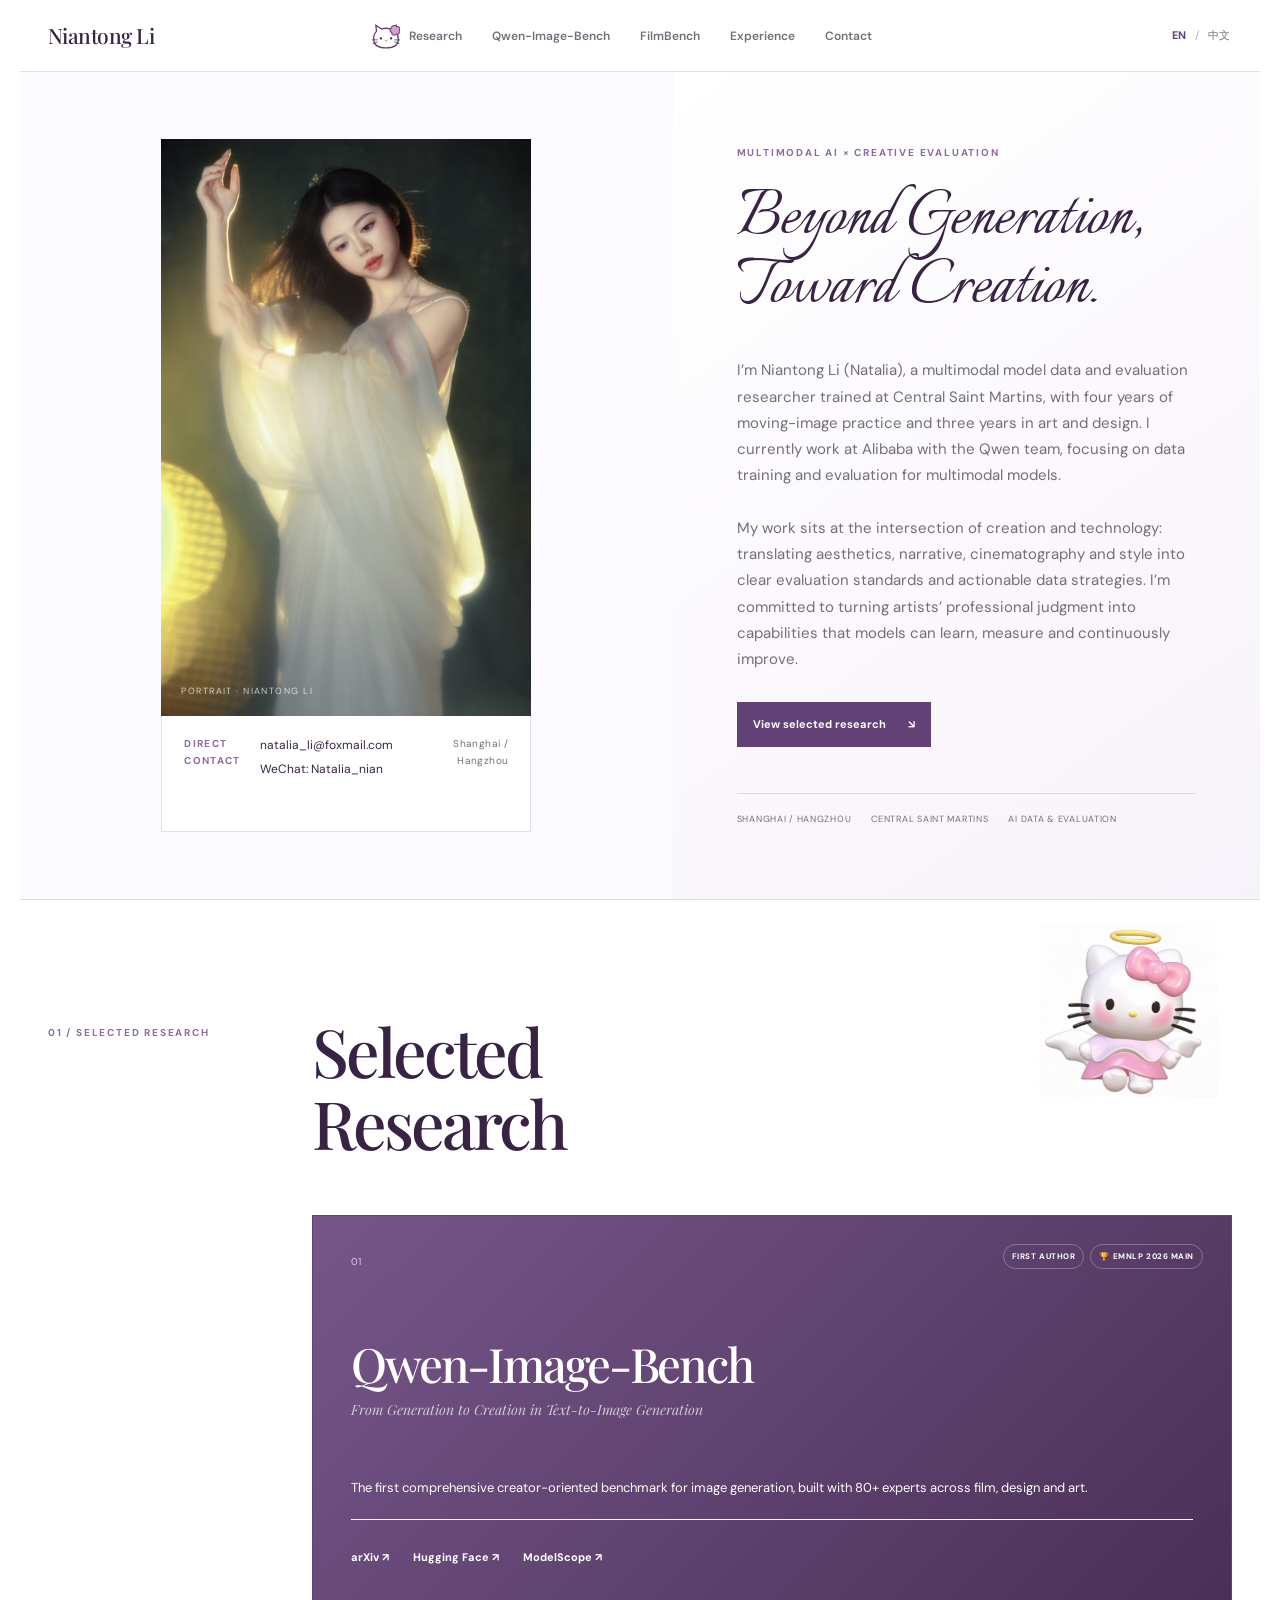
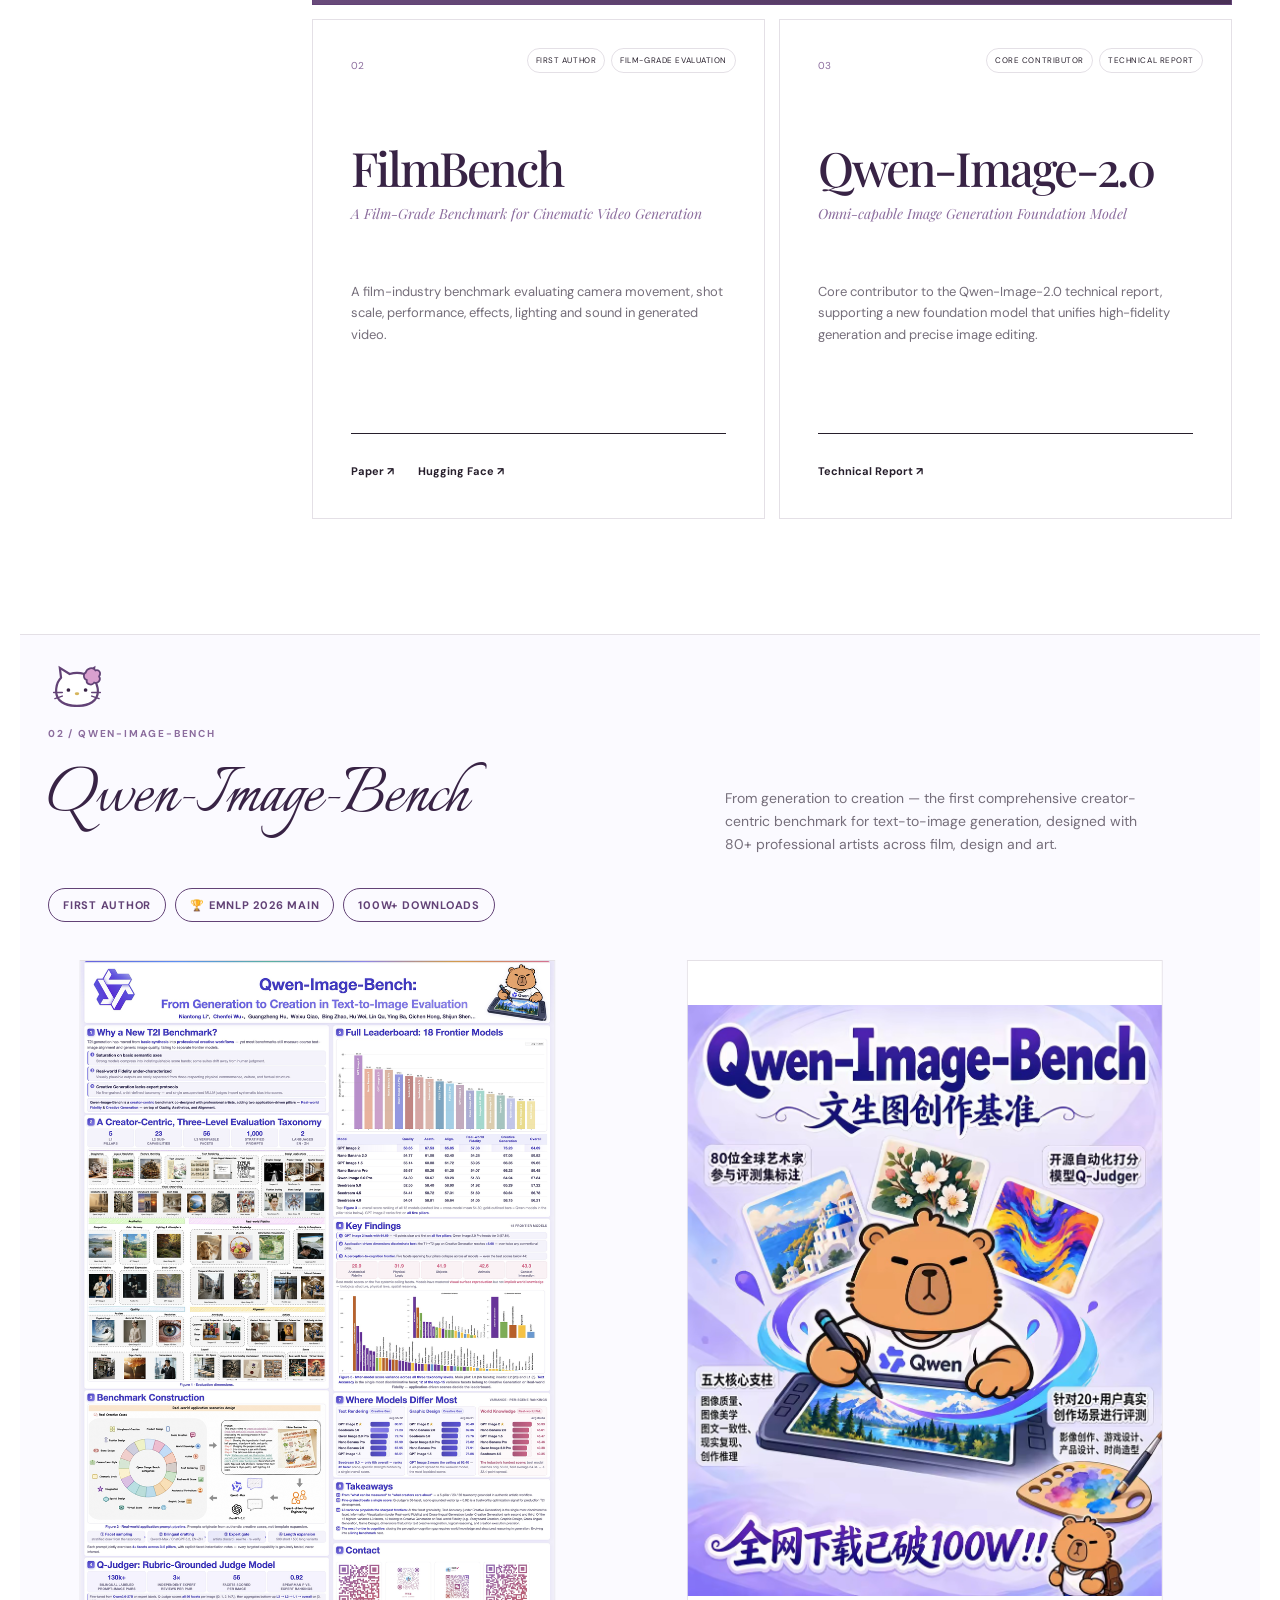
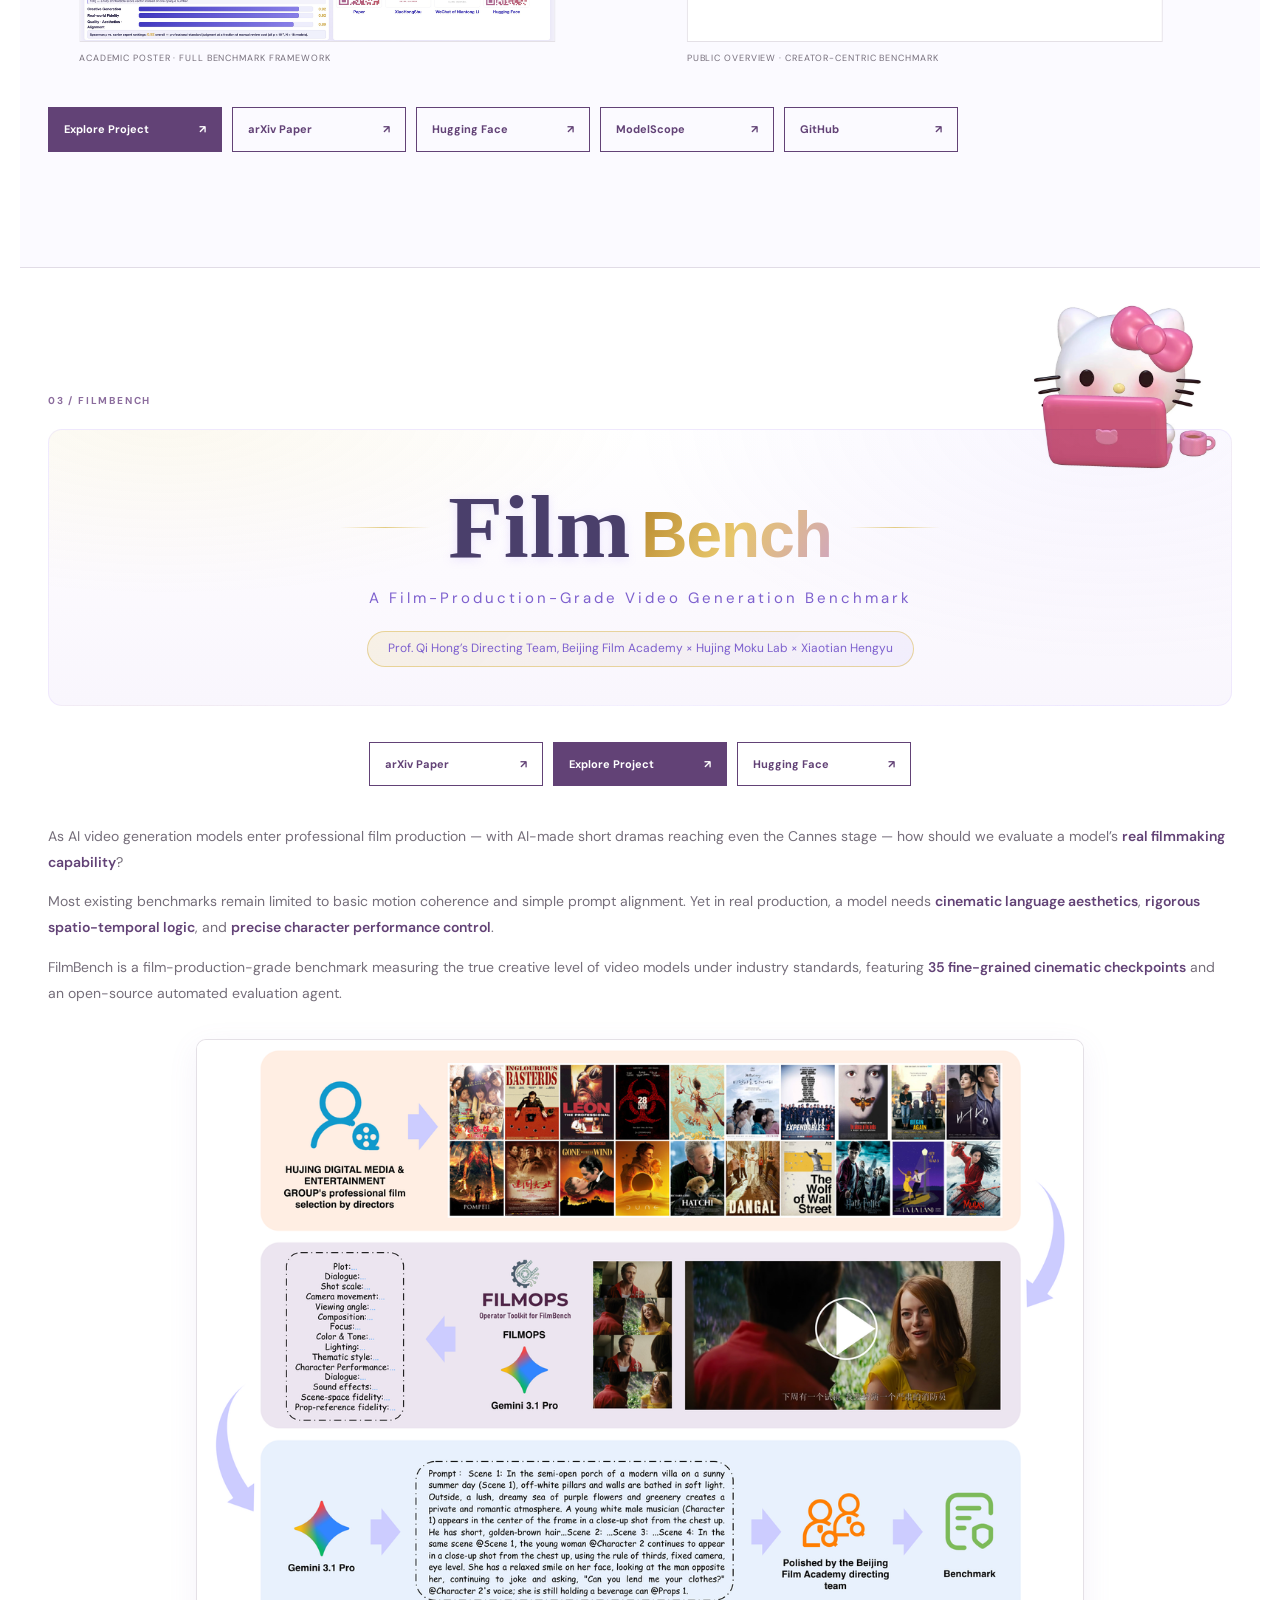
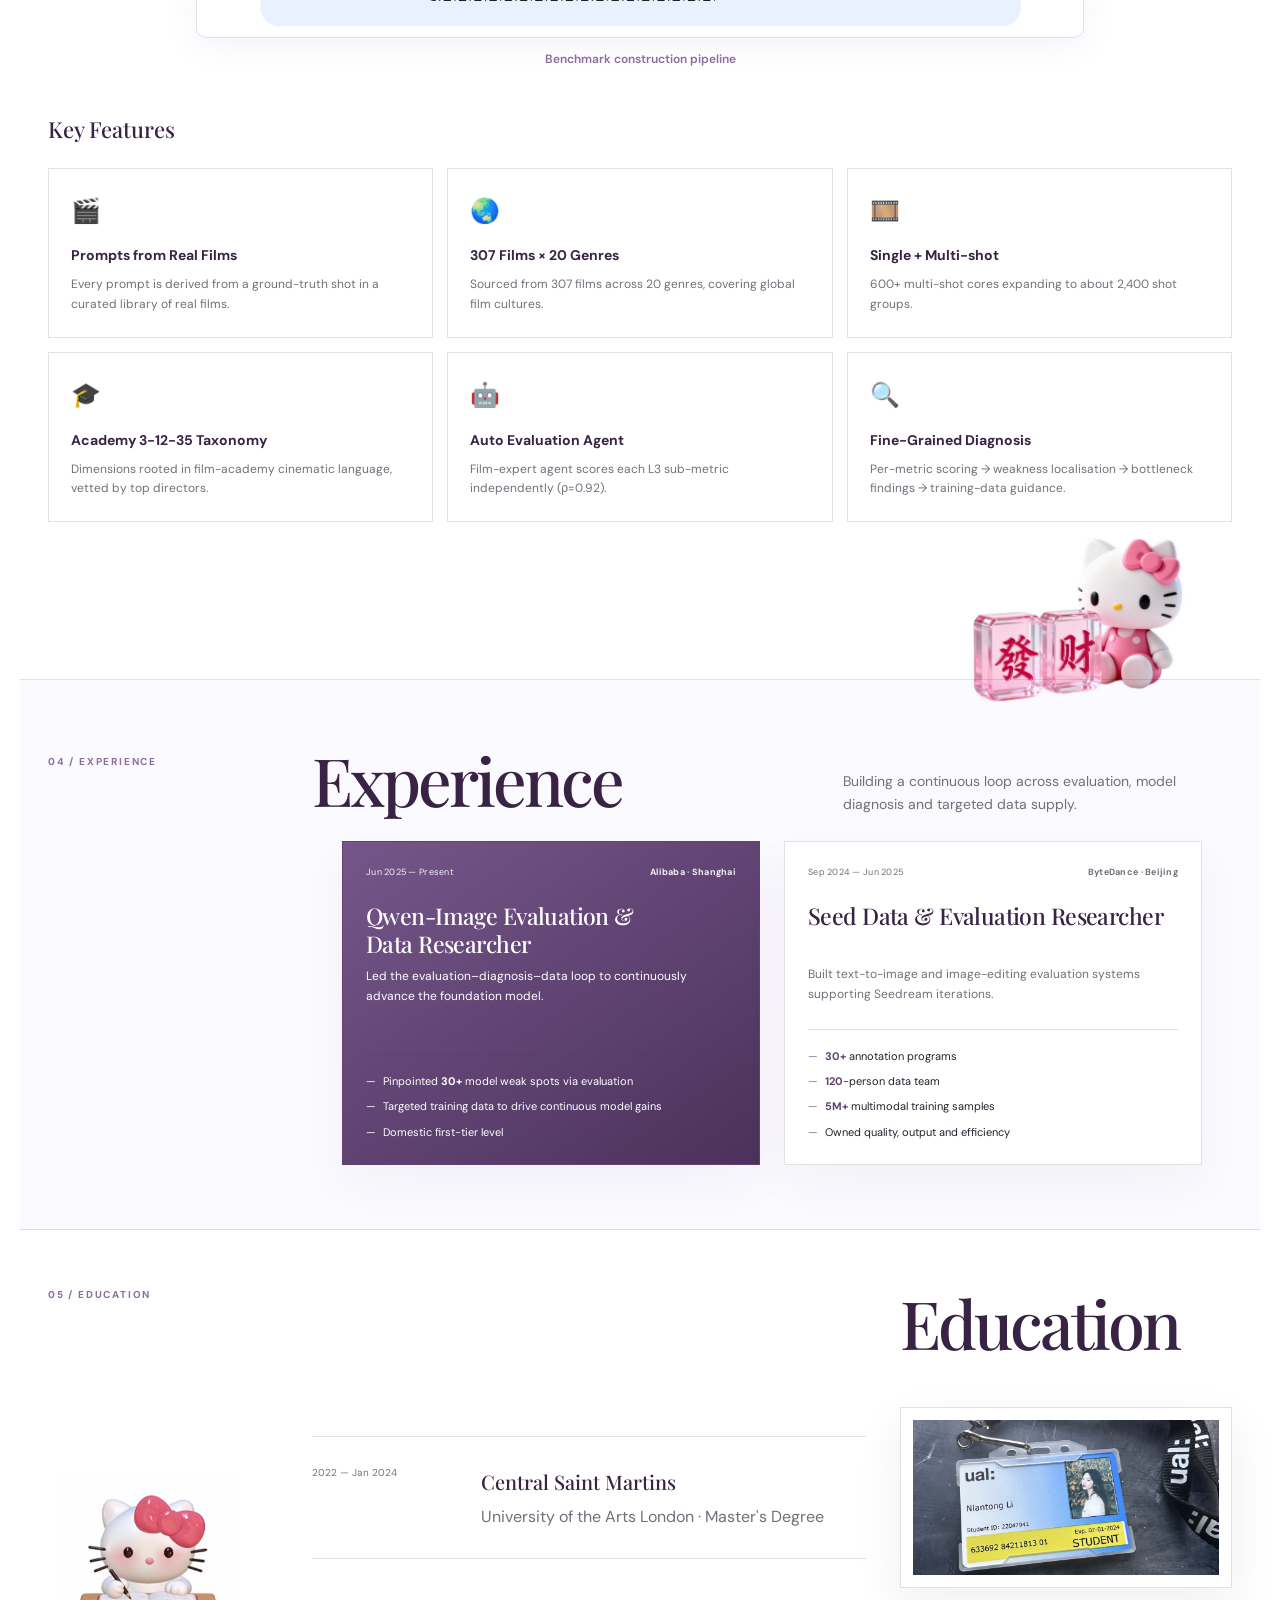
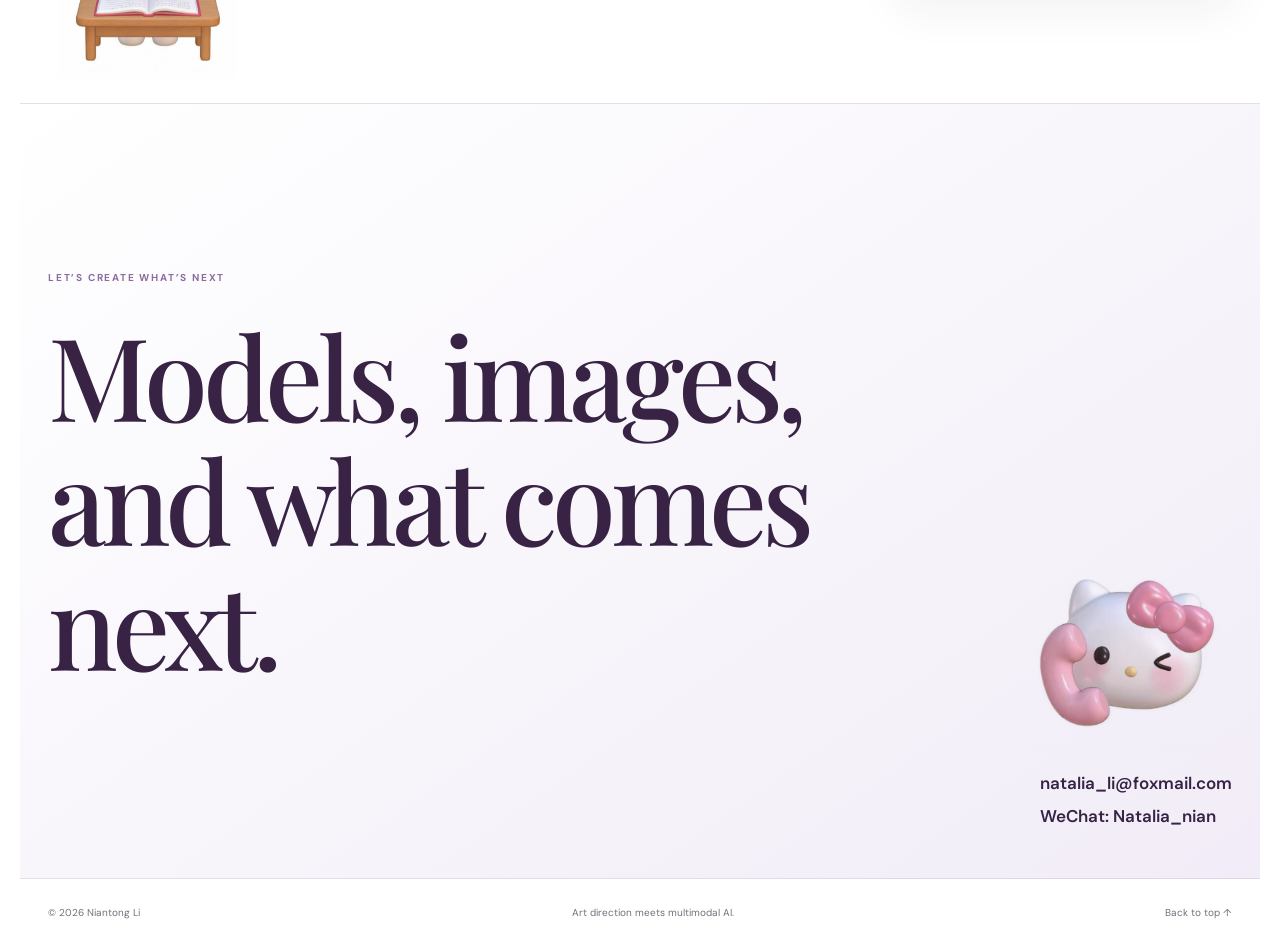
==== commit 4ec670fc: "Add files via upload" ====
--- a/index.html
+++ b/index.html
@@ -233,12 +233,9 @@
       <div class="contact-row reveal">
         <div class="contact-links">
           <img class="contact-phone-kitty" src="assets/contact-phone-kitty.jpg" alt="Hello Kitty holding a pink telephone" data-i18n-alt="contactPhoneKittyAlt">
-          <a href="mailto:natalia_li@foxmail.com">natalia_li@foxmail.com ↗</a>
+          <a href="mailto:natalia_li@foxmail.com">natalia_li@foxmail.com</a>
           <span>WeChat: Natalia_nian</span>
         </div>
-        <figure class="wechat-qr">
-          <img src="assets/wechat-qr.jpg" alt="Niantong Li's WeChat QR code" data-i18n-alt="wechatQrAlt">
-        </figure>
       </div>
     </section>
   </main>
--- a/styles.css
+++ b/styles.css
@@ -347,13 +347,11 @@
 .contact { position: relative; max-width: var(--max-width); margin: 0 auto; padding: clamp(88px, 13vw, 170px) 28px 38px; border-bottom: 1px solid var(--line); background: linear-gradient(145deg, var(--white), var(--lavender)); }
 .contact-kicker { margin: 0 0 25px; color: var(--purple-soft); }
 .contact h2 { max-width: 900px; font-size: clamp(54px, 9vw, 118px); }
-.contact-row { display: flex; align-items: center; justify-content: space-between; gap: 28px; margin-top: 64px; padding-top: 20px; border-top: 1px solid var(--line); }
-.contact-links { position: relative; align-self: flex-end; display: flex; flex-direction: column; align-items: flex-start; gap: 5px; margin-bottom: 10px; }
-.contact-phone-kitty { position: absolute; bottom: calc(100% + 18px); left: 0; width: clamp(145px, 17vw, 215px); height: auto; mix-blend-mode: multiply; pointer-events: none; }
+.contact-row { display: flex; align-items: center; justify-content: flex-end; gap: 28px; margin-top: 64px; padding-top: 20px; }
+.contact-links { position: relative; align-self: flex-end; display: flex; flex-direction: column; align-items: flex-start; gap: 5px; margin-bottom: 10px; text-align: left; }
+.contact-phone-kitty { position: absolute; right: 0; bottom: calc(100% + 18px); left: auto; width: clamp(145px, 17vw, 215px); height: auto; mix-blend-mode: multiply; pointer-events: none; }
 .contact-row a, .contact-links > span { color: var(--purple-deep); font-size: clamp(13px, 1.35vw, 17px); font-weight: 600; }
 .contact-row a:hover { color: var(--purple); }
-.wechat-qr { width: min(190px, 24vw); margin: 0; padding: 8px; border: 1px solid var(--line); background: var(--white); box-shadow: 0 16px 42px rgba(59,35,72,.08); }
-.wechat-qr img { display: block; width: 100%; height: auto; }
 .site-footer { display: flex; justify-content: space-between; max-width: var(--max-width); margin: 0 auto; padding: 26px 28px; color: var(--muted); font-size: 10px; }
 .site-footer p { margin: 0; }
 .site-footer a:hover { color: var(--purple); }
@@ -421,7 +419,6 @@
   .contact-row { align-items: flex-start; flex-direction: row; }
   .contact-links { align-self: flex-end; margin-bottom: 8px; }
   .contact-phone-kitty { bottom: calc(100% + 12px); width: 105px; }
-  .wechat-qr { width: min(155px, 38vw); }
   .site-footer { flex-wrap: wrap; gap: 10px; padding: 22px 18px; }
   .site-footer p:nth-child(2) { order: 3; width: 100%; }
 }
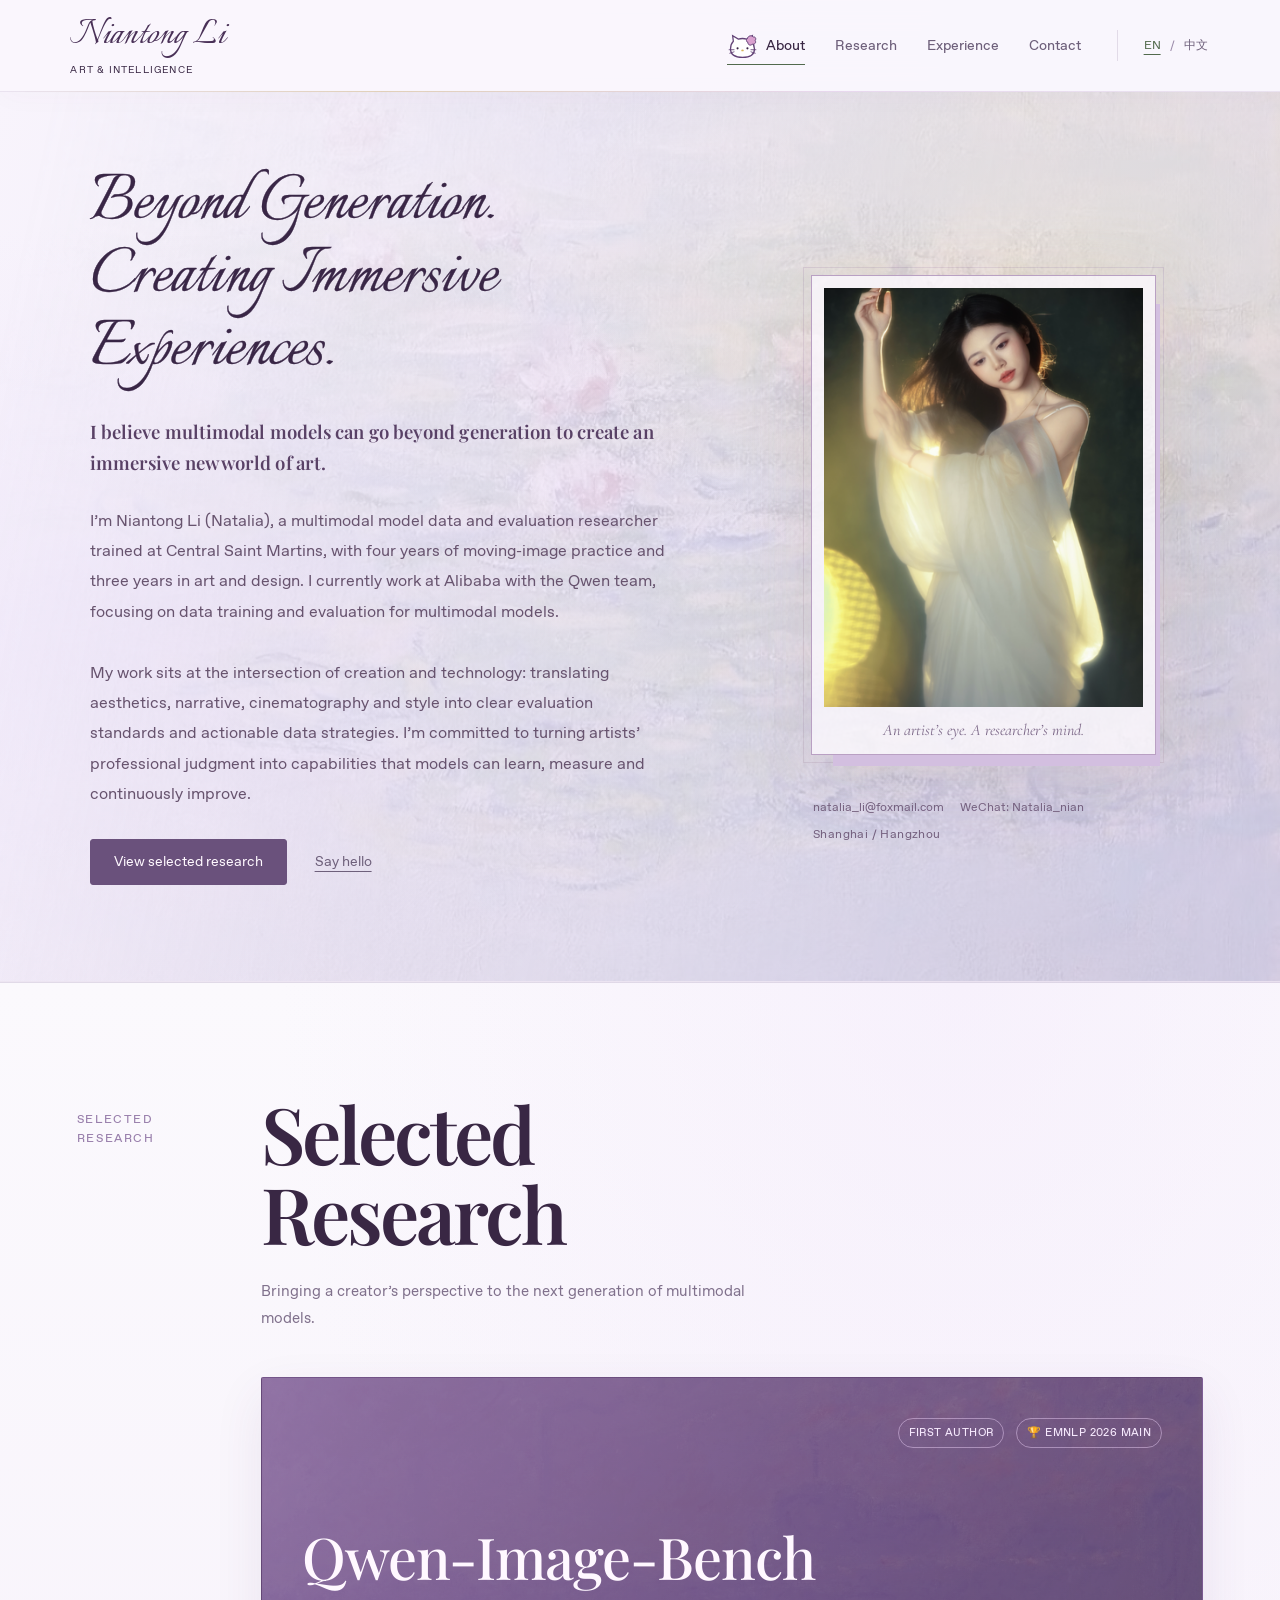
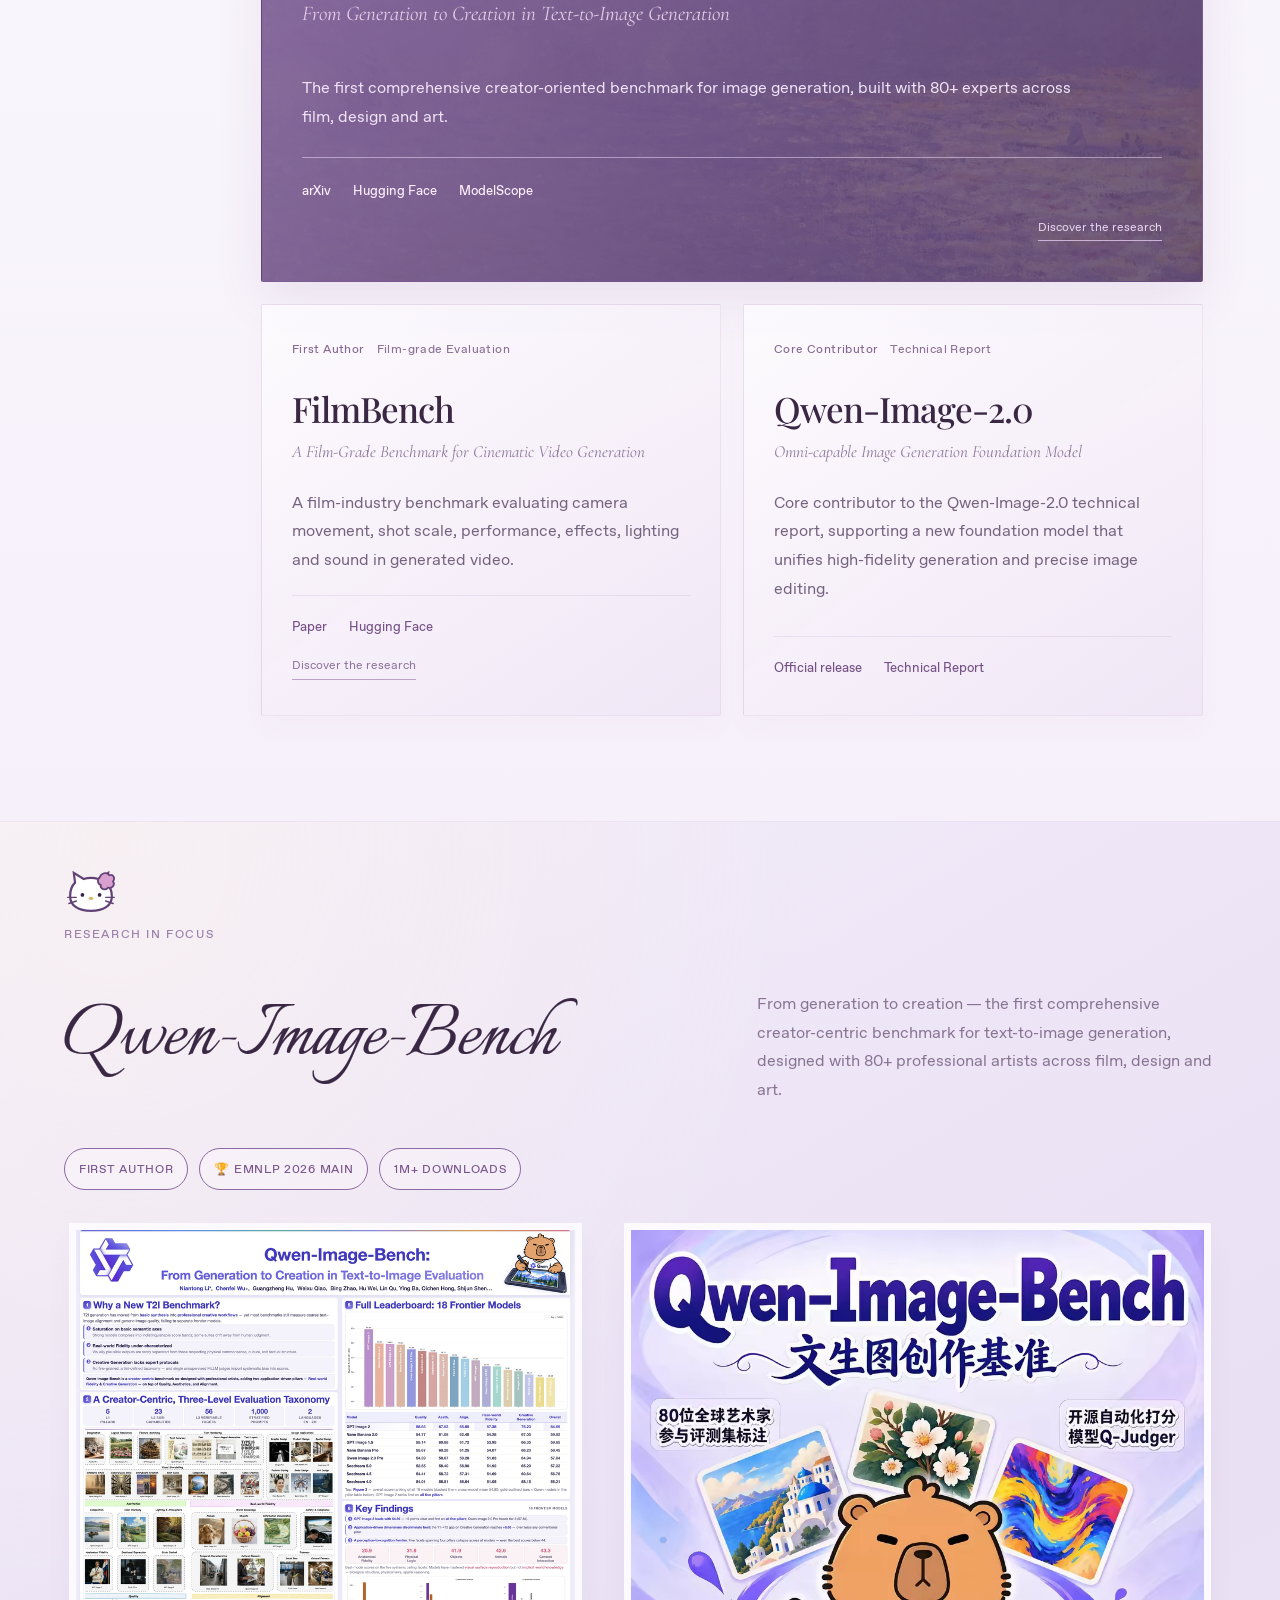
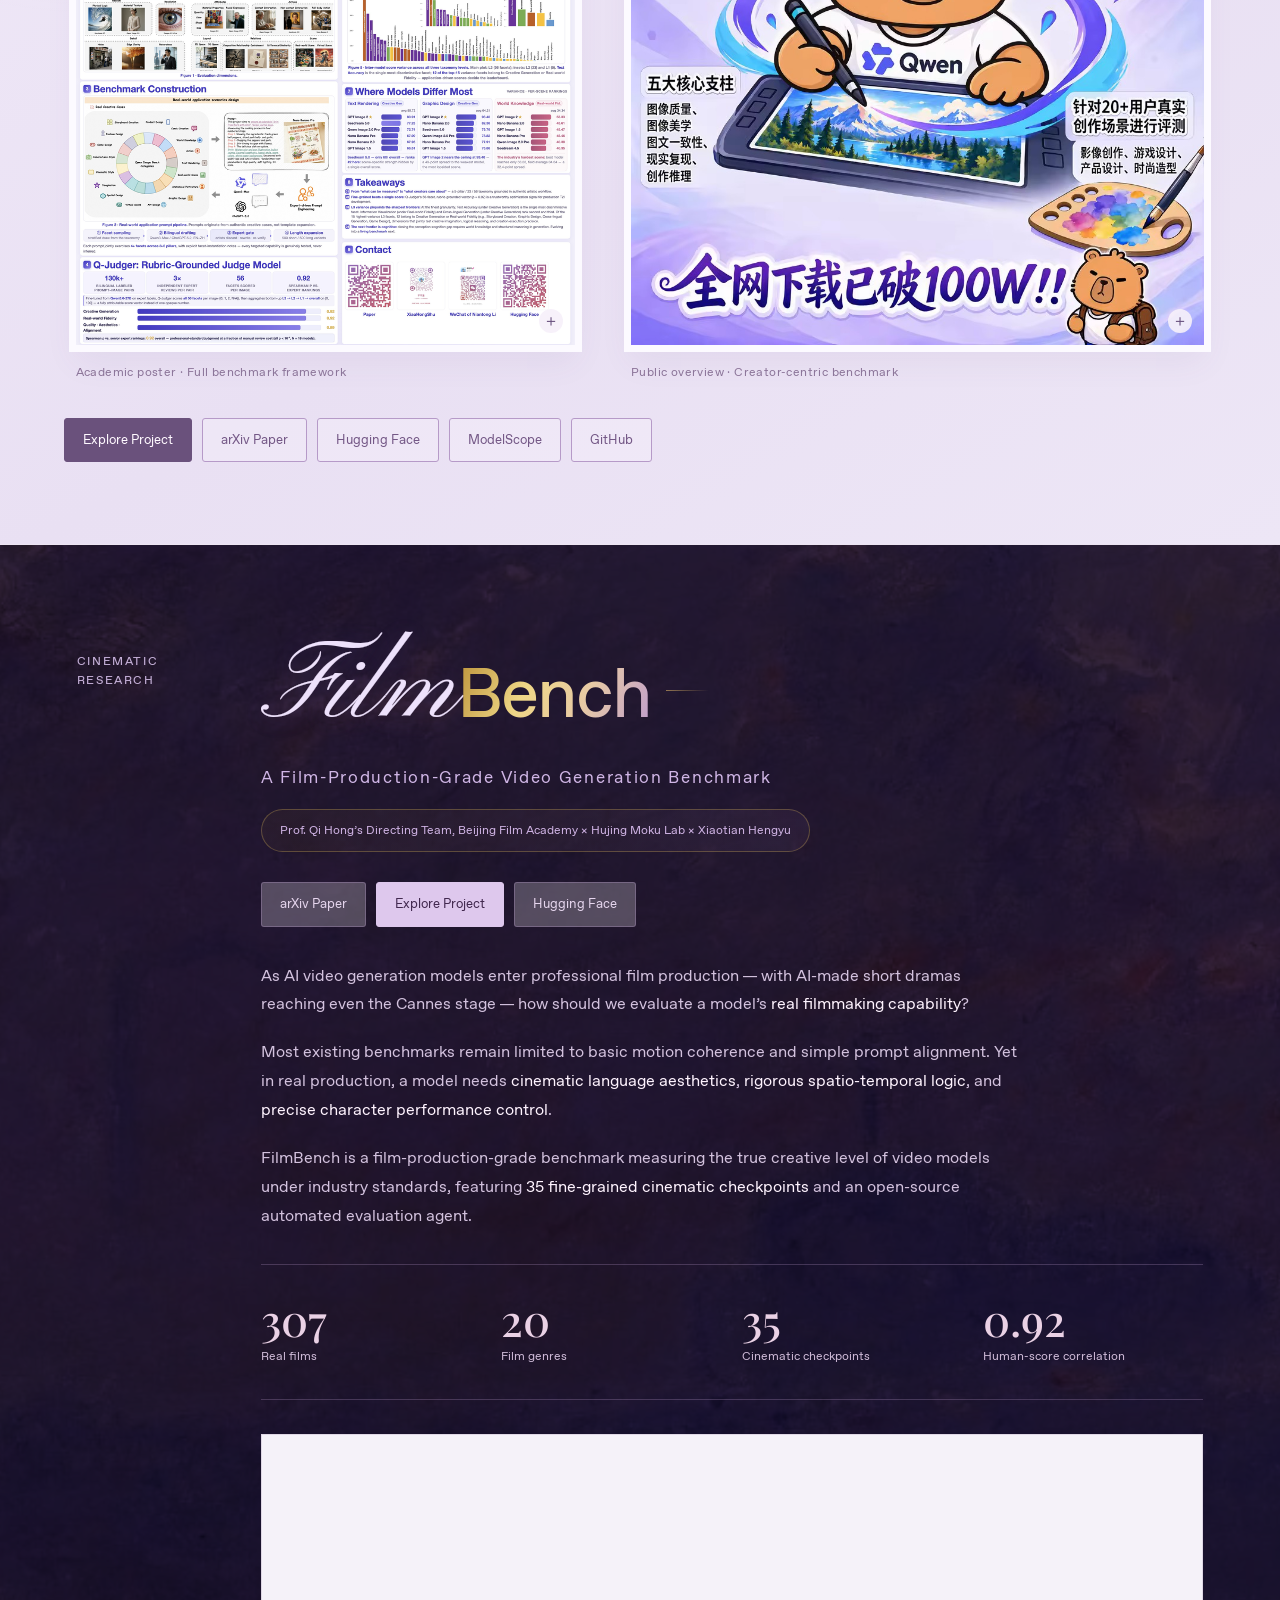
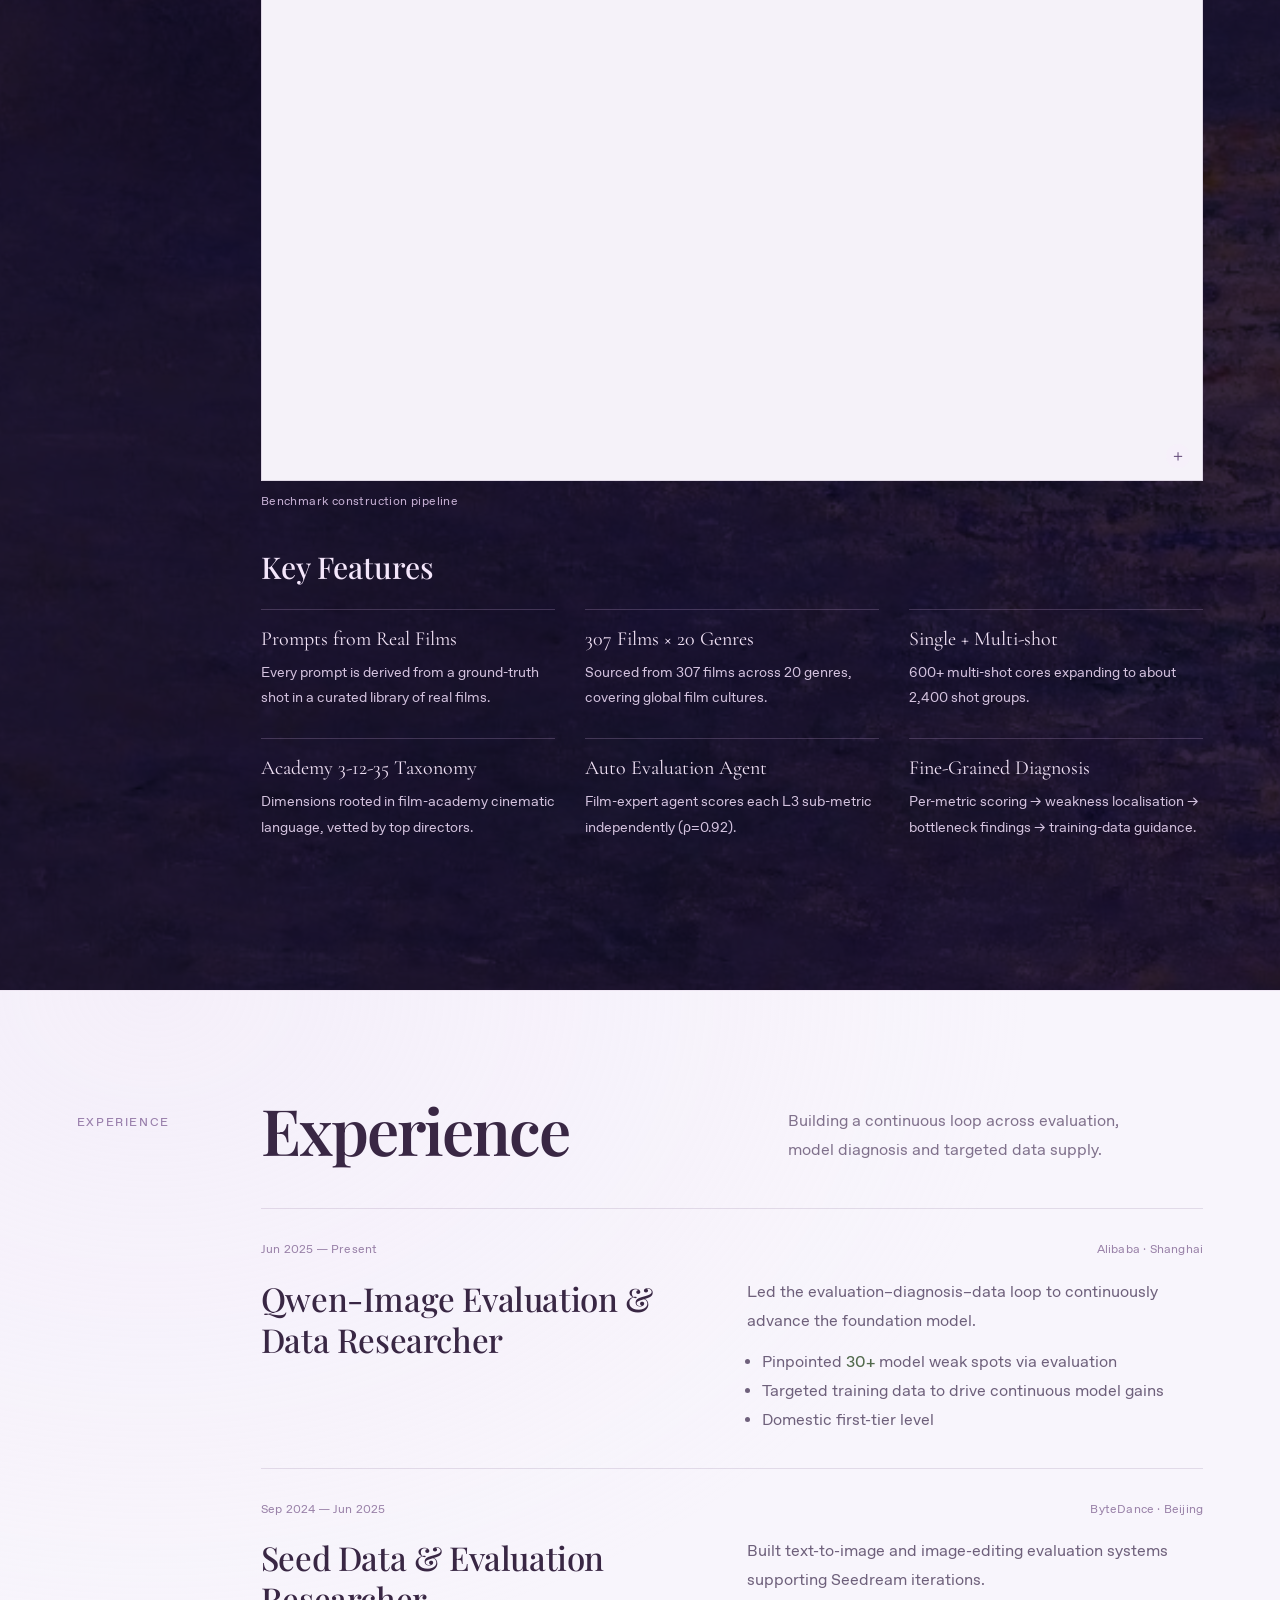
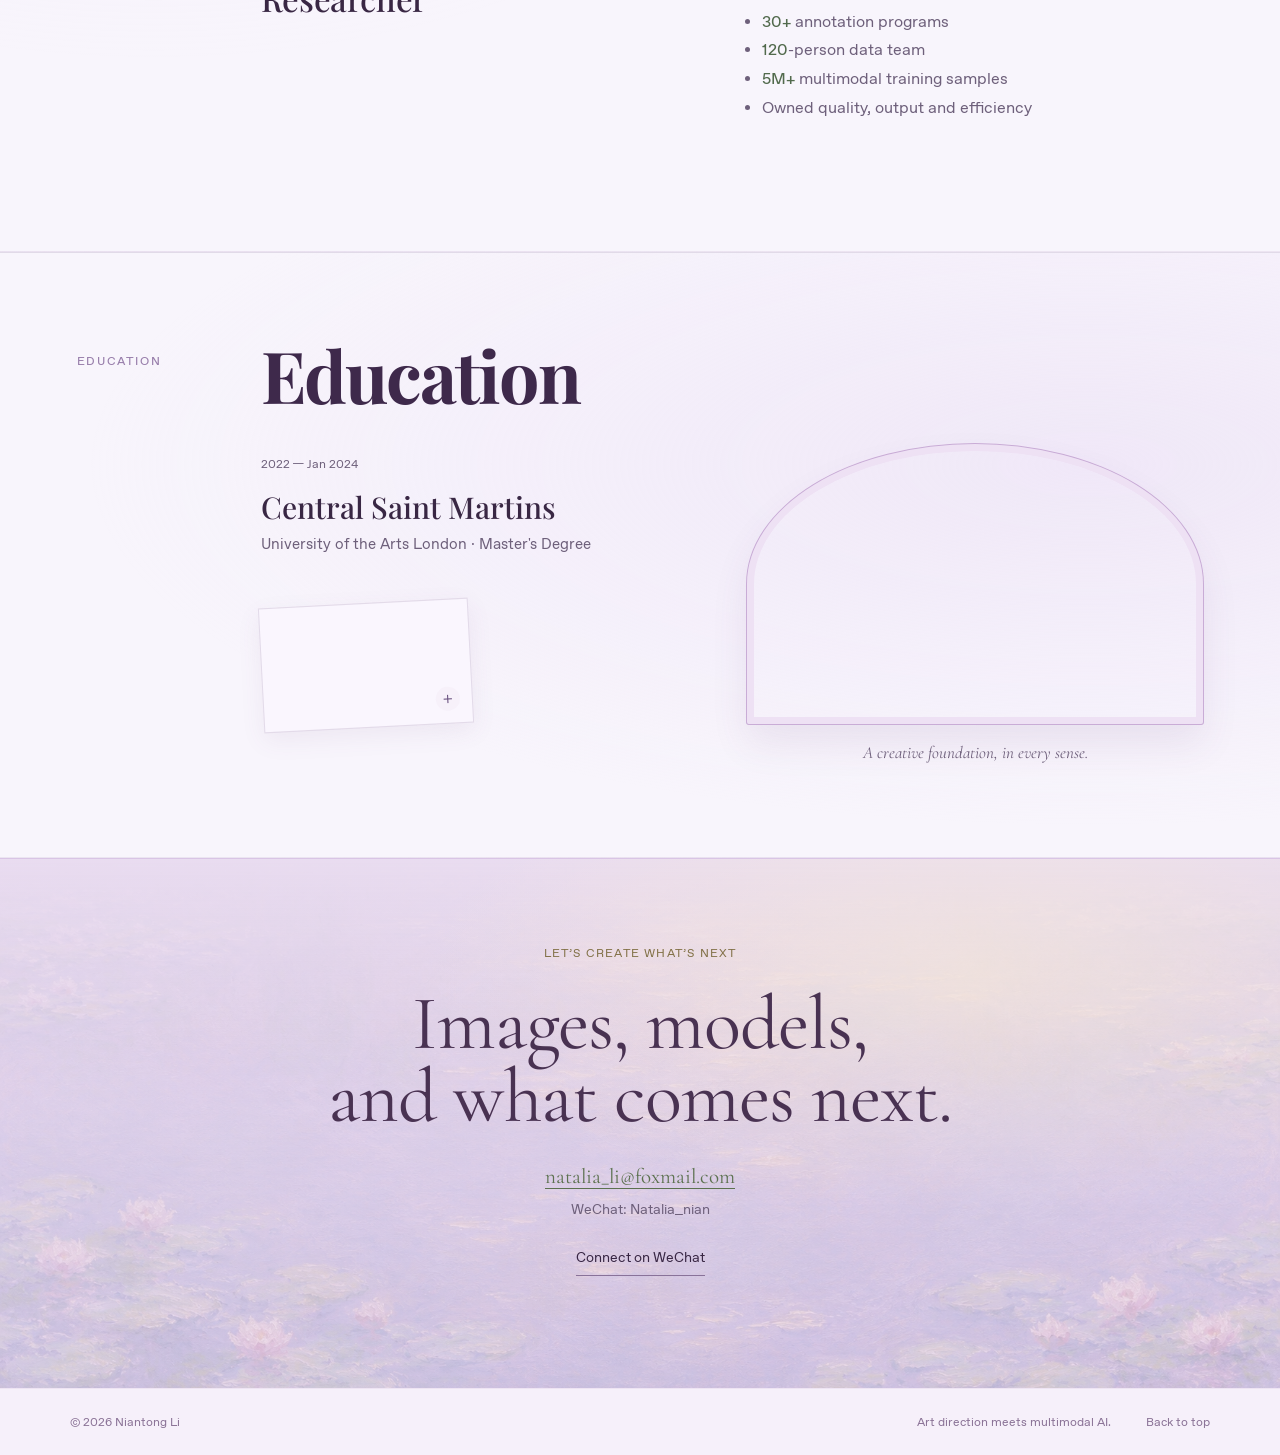
==== commit 26cacb45: "Add files via upload" ====
--- a/index.html
+++ b/index.html
@@ -1,249 +1,454 @@
-<!doctype html>
+<!DOCTYPE html>
+
 <html lang="en">
 <head>
-  <meta charset="UTF-8">
-  <meta name="viewport" content="width=device-width, initial-scale=1.0">
-  <meta name="description" content="Niantong Li — Multimodal AI data and evaluation lead bridging creative practice and model development.">
-  <meta name="theme-color" content="#ffffff">
-  <meta property="og:title" content="Niantong Li · Multimodal AI & Creative Evaluation">
-  <meta property="og:description" content="Bridging artistic judgment and multimodal model capabilities.">
-  <meta property="og:type" content="website">
-  <title>Niantong Li · Multimodal AI & Creative Evaluation</title>
-  <link rel="preconnect" href="https://fonts.googleapis.com">
-  <link rel="preconnect" href="https://fonts.gstatic.com" crossorigin>
-  <link href="https://fonts.googleapis.com/css2?family=DM+Sans:wght@400;500;600;700&amp;family=Italianno&amp;family=Playfair+Display:ital,wght@0,500;1,500&amp;display=swap" rel="stylesheet">
-  <link rel="icon" href="favicon.svg" type="image/svg+xml">
-  <link rel="stylesheet" href="styles.css">
-  <script src="script.js" defer></script>
+<meta charset="utf-8"/>
+<meta content="width=device-width, initial-scale=1.0" name="viewport"/>
+<meta content="Niantong Li — Multimodal AI data and evaluation lead bridging creative practice and model development." name="description"/>
+<meta content="#b4a4d2" name="theme-color"/>
+<meta content="Niantong Li · Multimodal AI &amp; Creative Evaluation" property="og:title"/>
+<meta content="Bridging artistic judgment and multimodal model capabilities." property="og:description"/>
+<meta content="website" property="og:type"/><meta content="https://niantong-lily-atelier.tangydeer128.chatgpt.site/assets/lake.webp" property="og:image"/>
+<title>Niantong Li · Monet Garden · 主页预览 V3</title>
+<link href="favicon.svg" rel="icon" type="image/svg+xml"/>
+<style>@font-face{font-family:Atelier Sans;src:url("[data-uri]") format('woff2');font-weight:400;font-display:swap}
+@font-face{font-family:Atelier Sans;src:url("[data-uri]") format('woff2');font-weight:500 700;font-display:swap}
+@font-face{font-family:Garden Serif;src:url("[data-uri]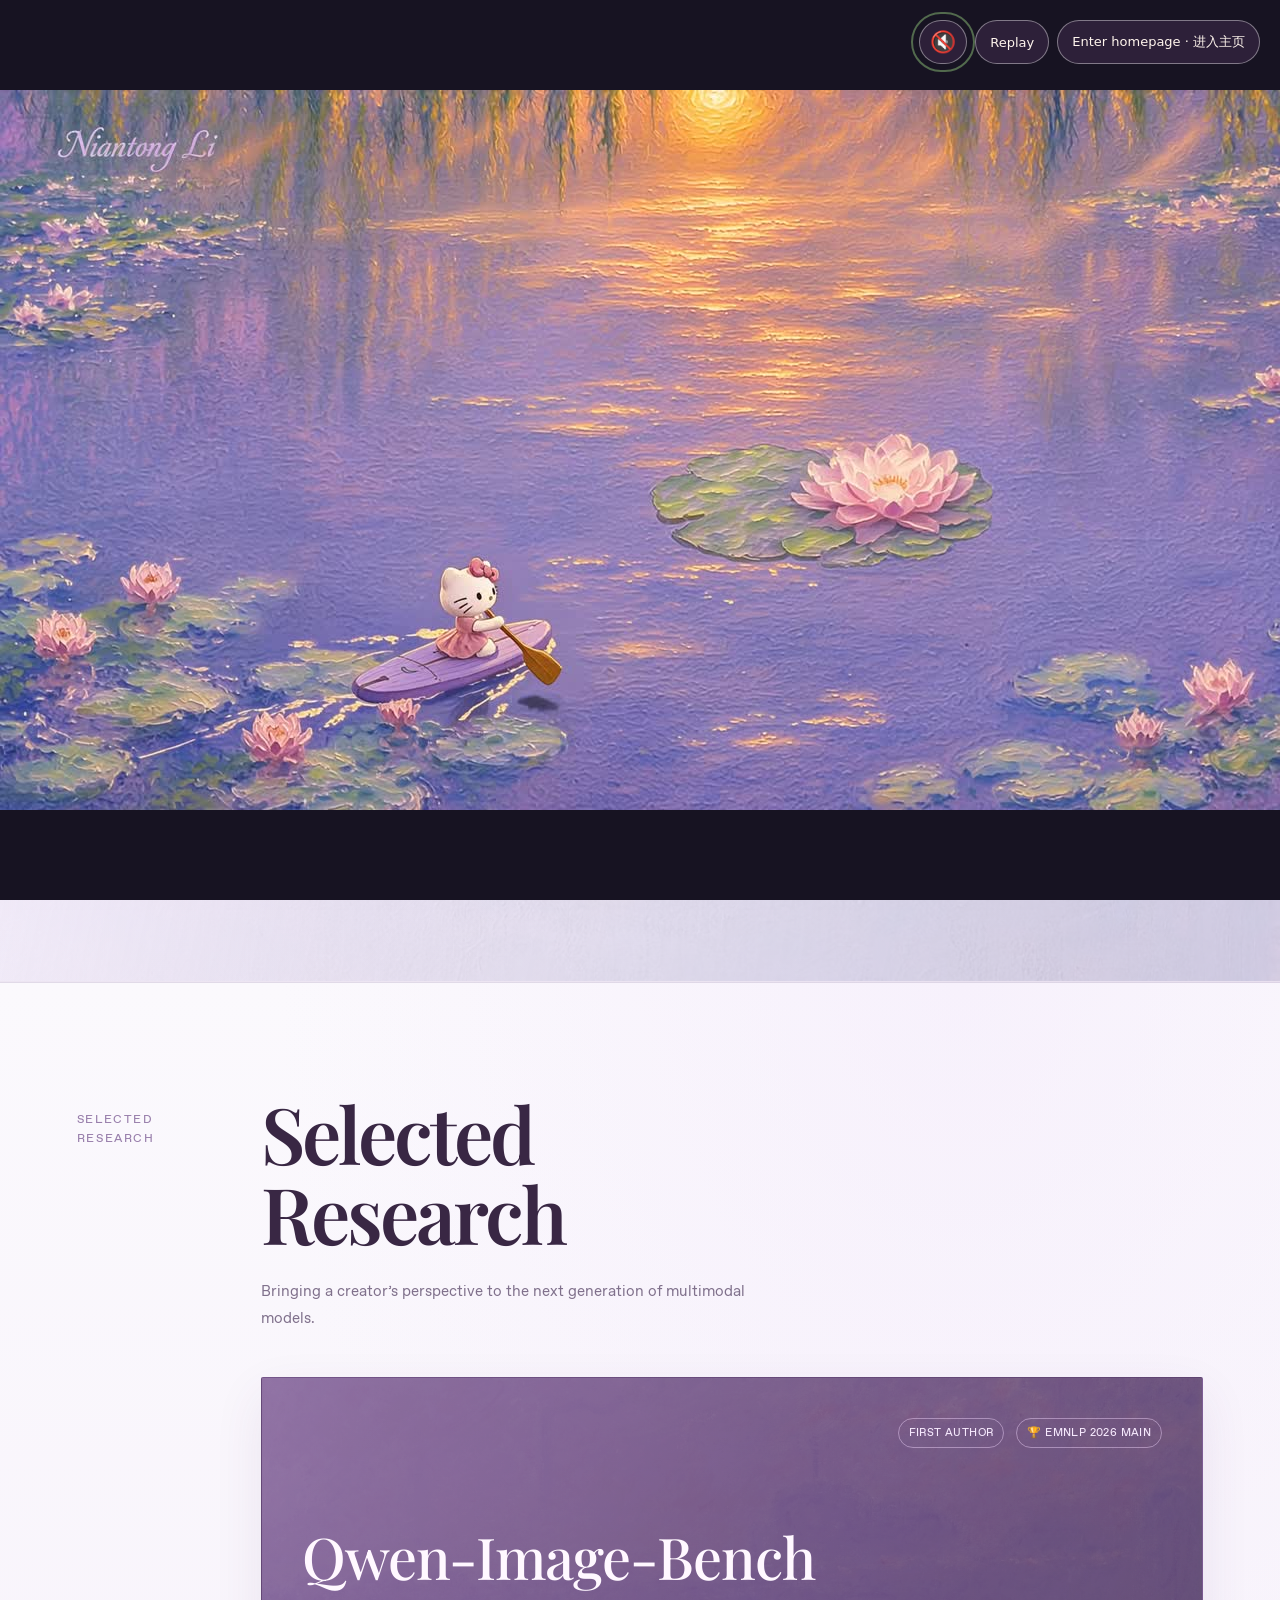
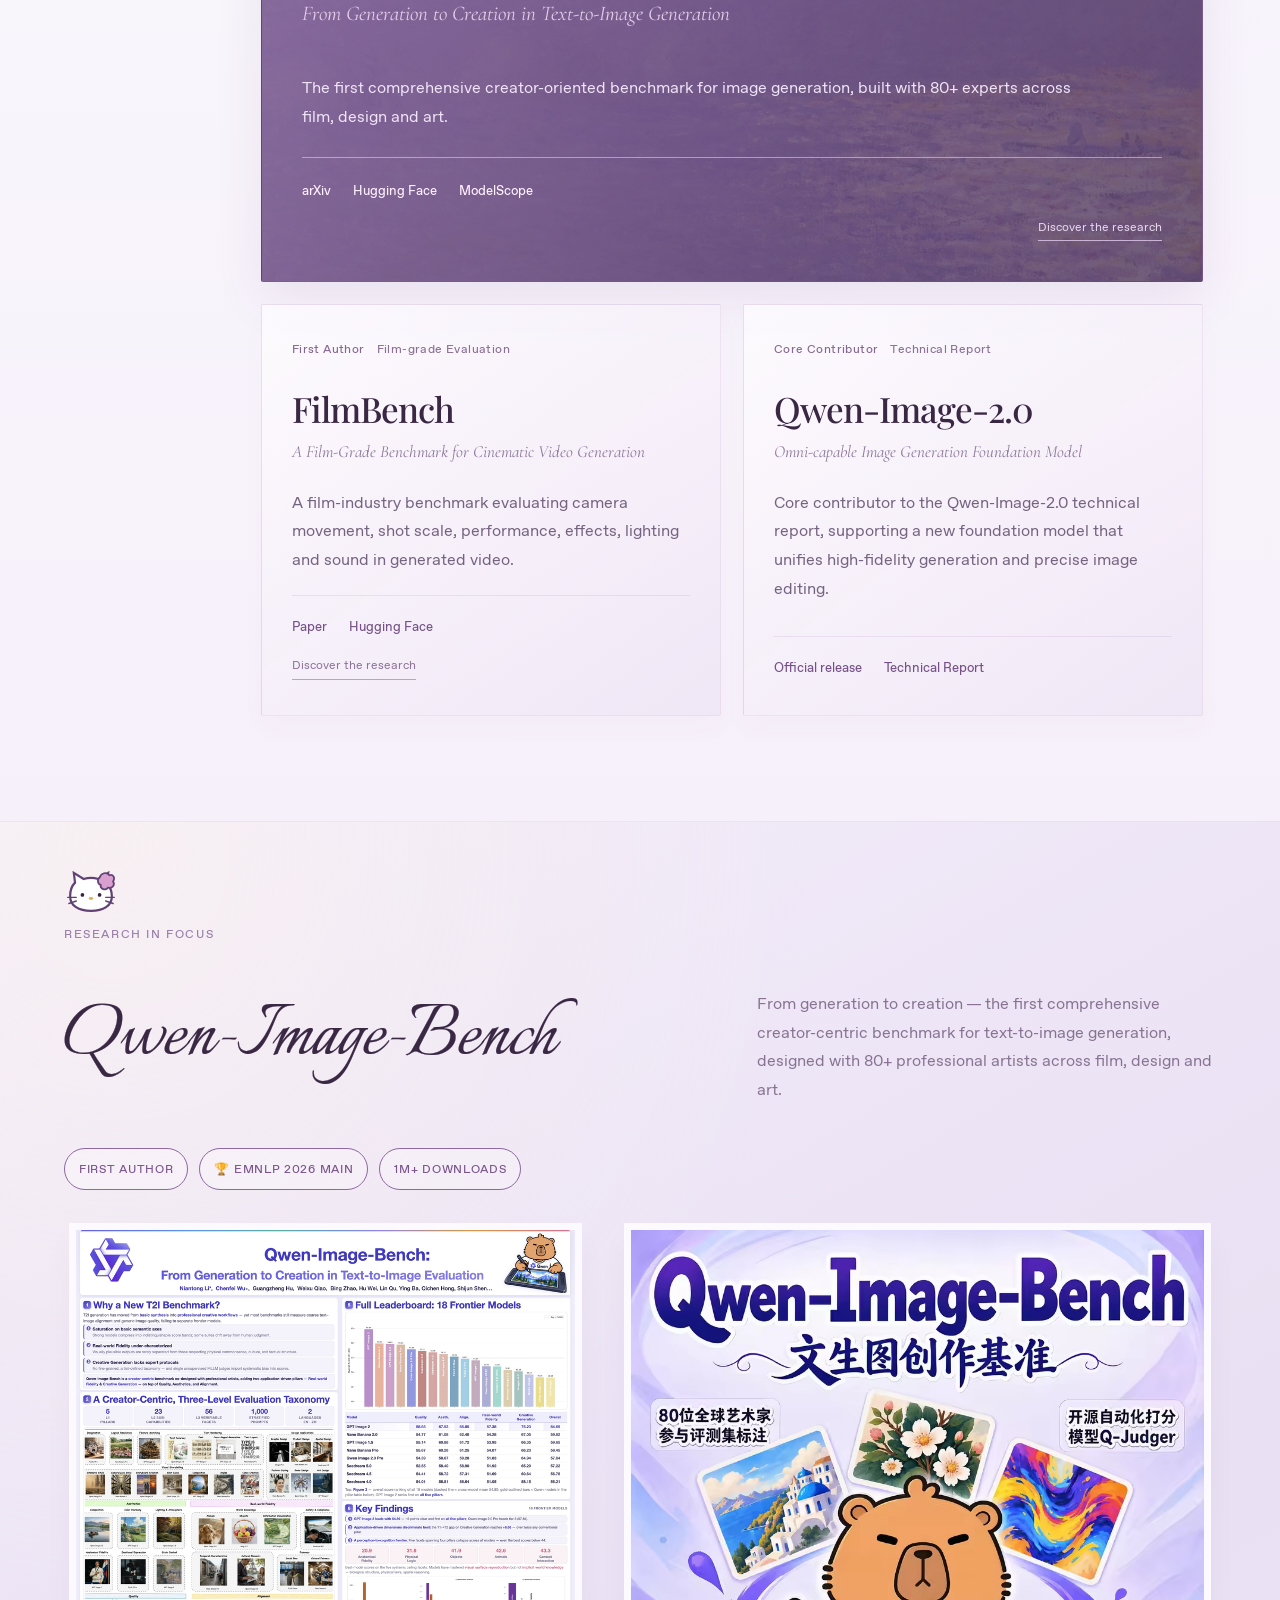
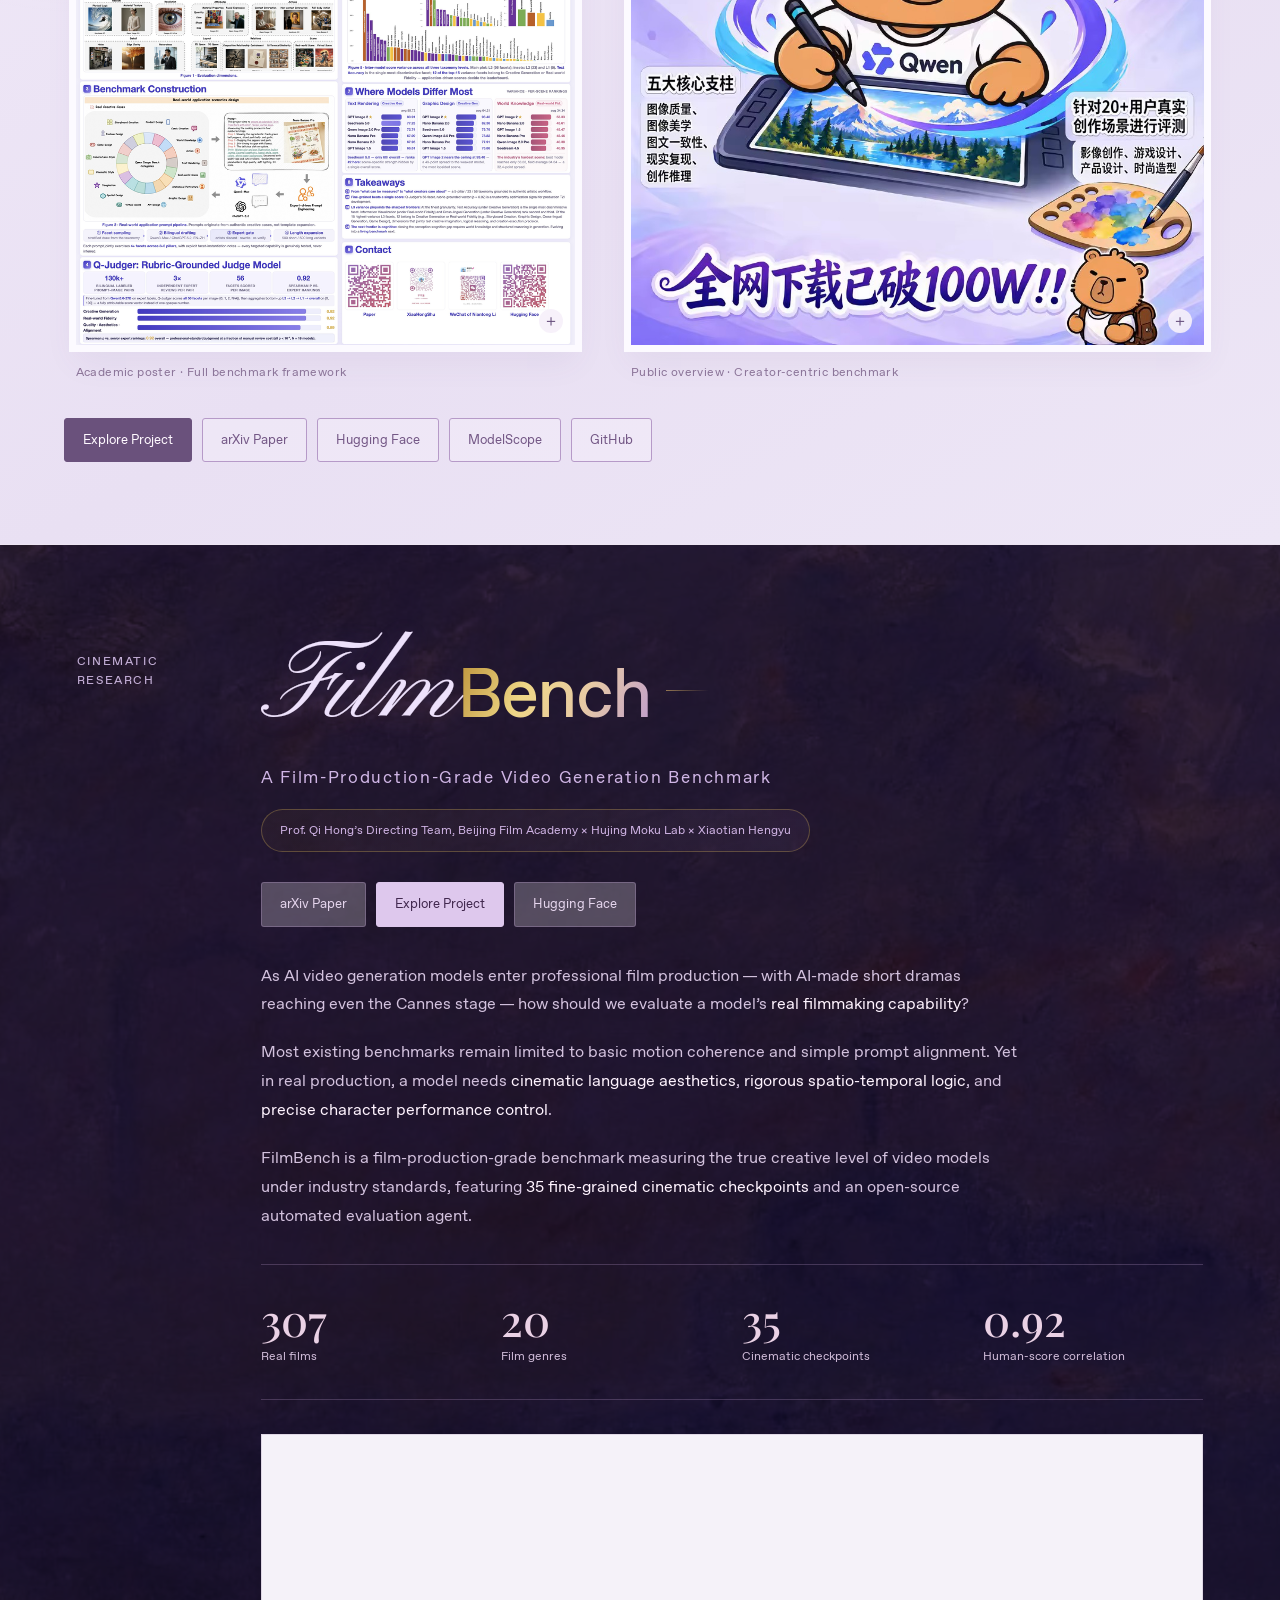
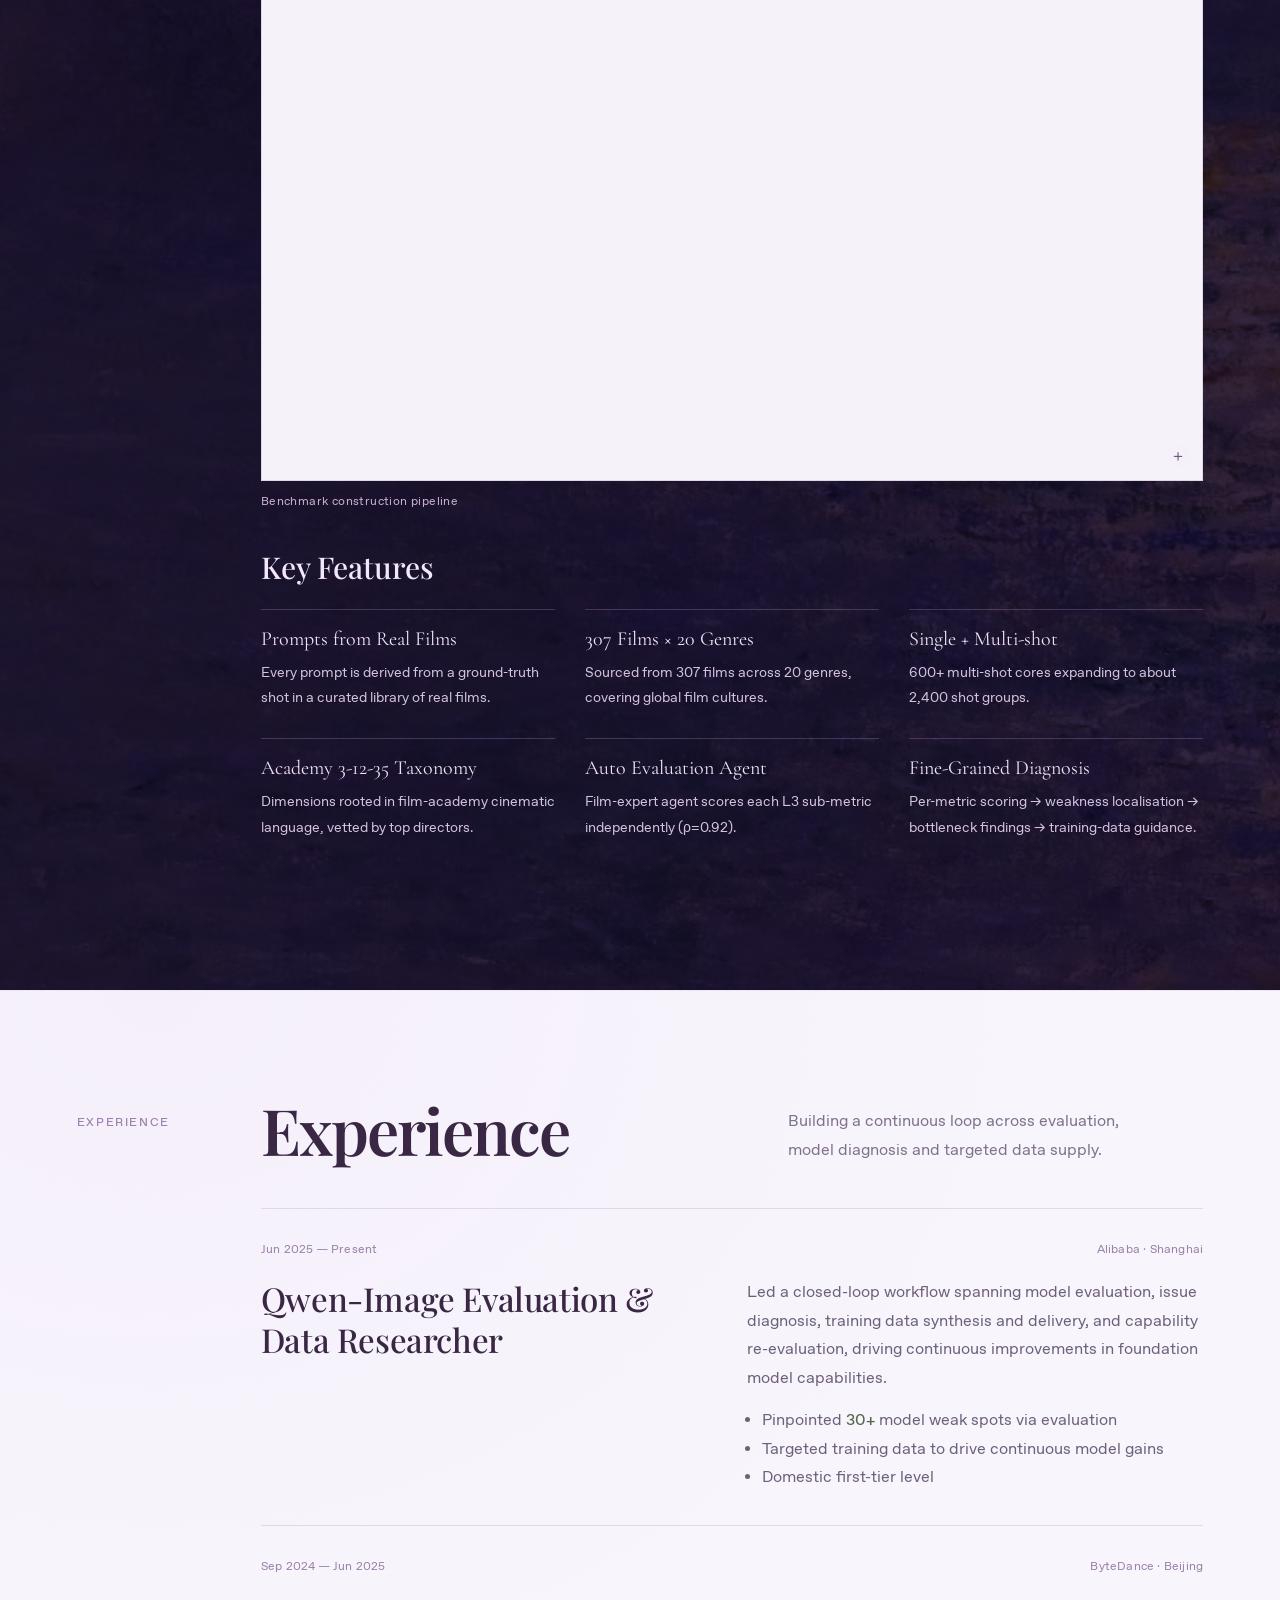
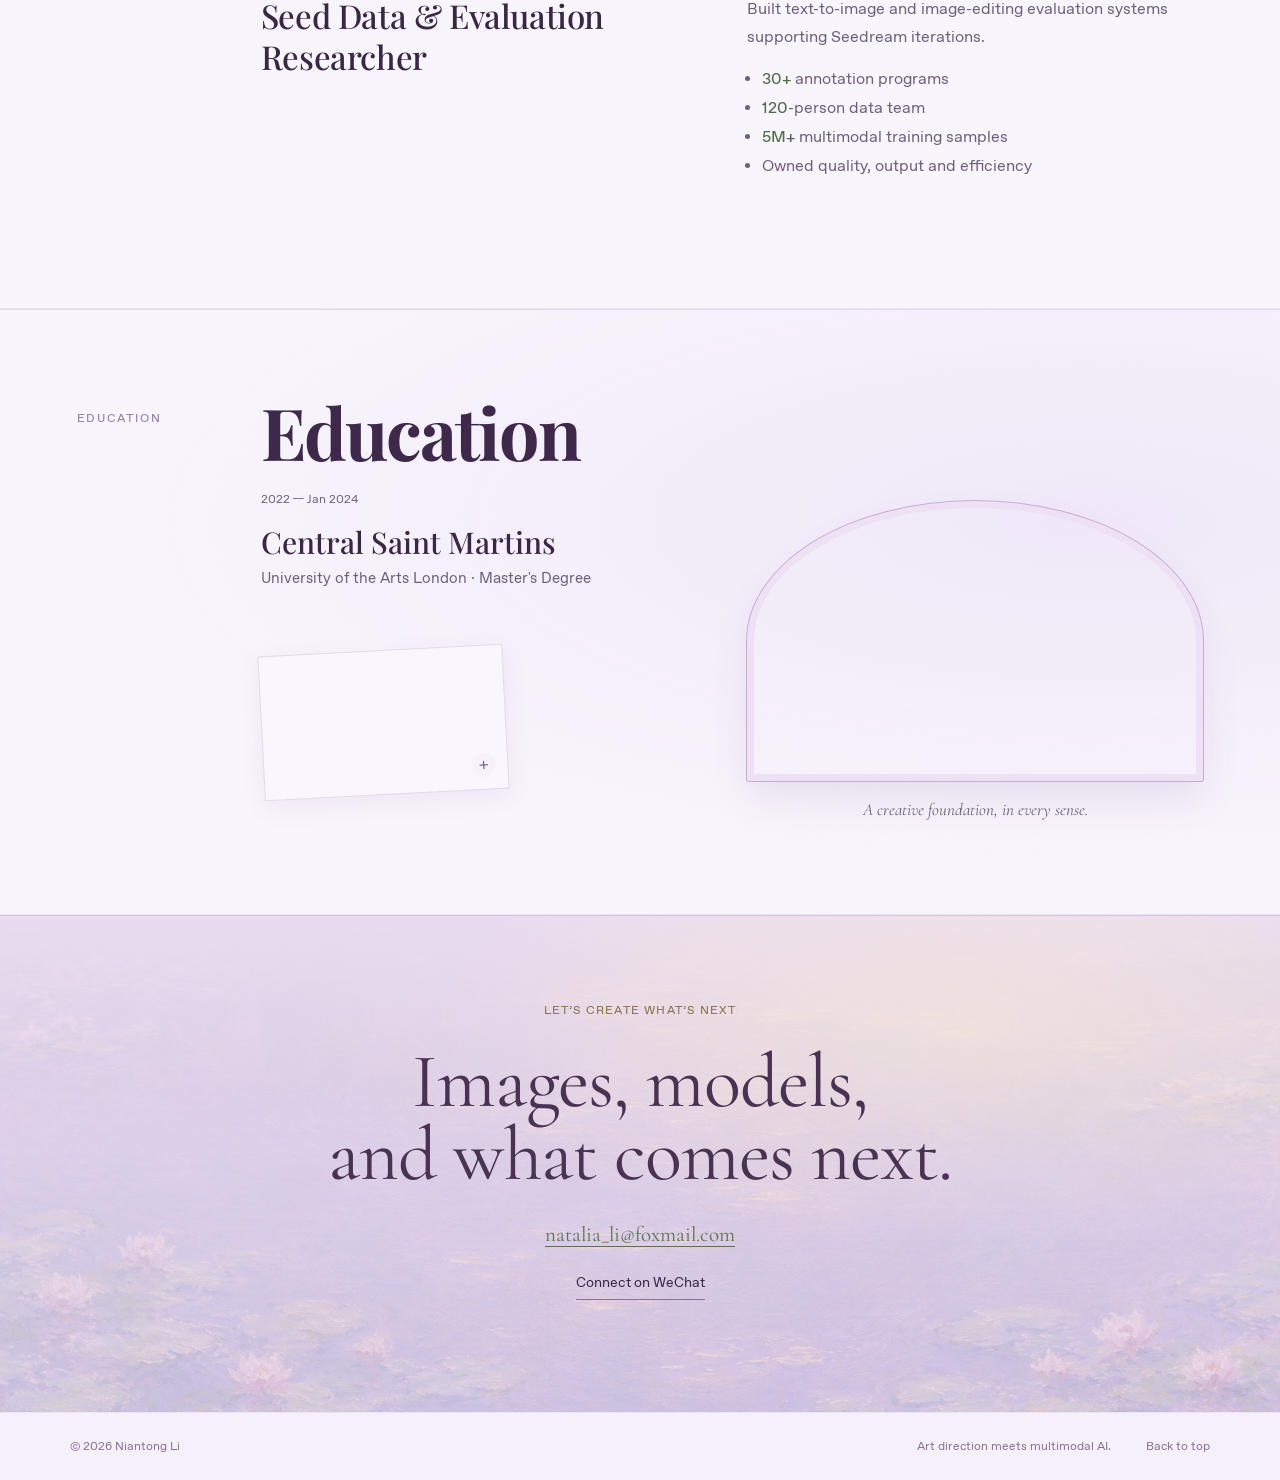
==== commit f26c88ab: "Add files via upload" ====
--- a/index.html
+++ b/index.html
@@ -10,7 +10,7 @@
 <meta content="Bridging artistic judgment and multimodal model capabilities." property="og:description"/>
 <meta content="website" property="og:type"/><meta content="https://niantong-lily-atelier.tangydeer128.chatgpt.site/assets/lake.webp" property="og:image"/>
 <title>Niantong Li · Monet Garden · 主页预览 V3</title>
-<link href="favicon.svg" rel="icon" type="image/svg+xml"/>
+<link href="[data-uri]" rel="icon" type="image/svg+xml"/>
 <style>@font-face{font-family:Atelier Sans;src:url("[data-uri]") format('woff2');font-weight:400;font-display:swap}
 @font-face{font-family:Atelier Sans;src:url("[data-uri]") format('woff2');font-weight:500 700;font-display:swap}
 @font-face{font-family:Garden Serif;src:url("[data-uri]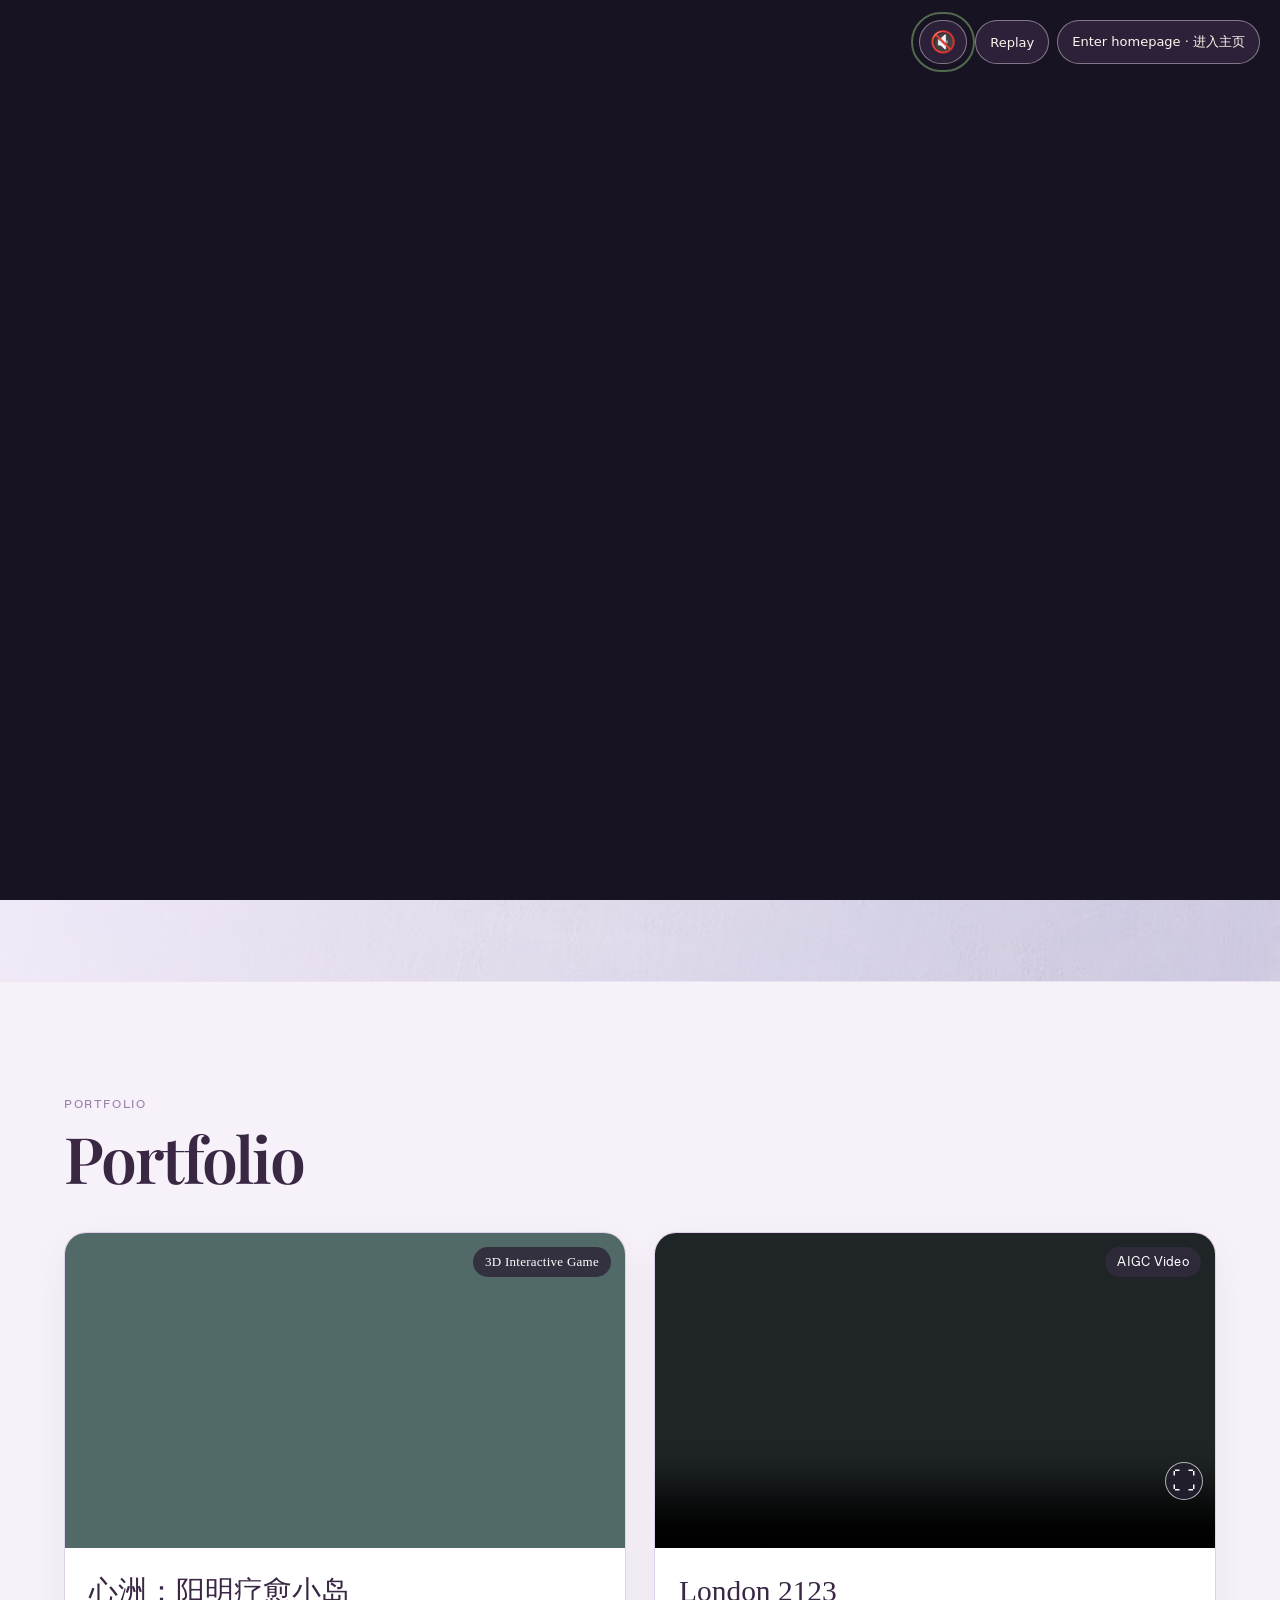
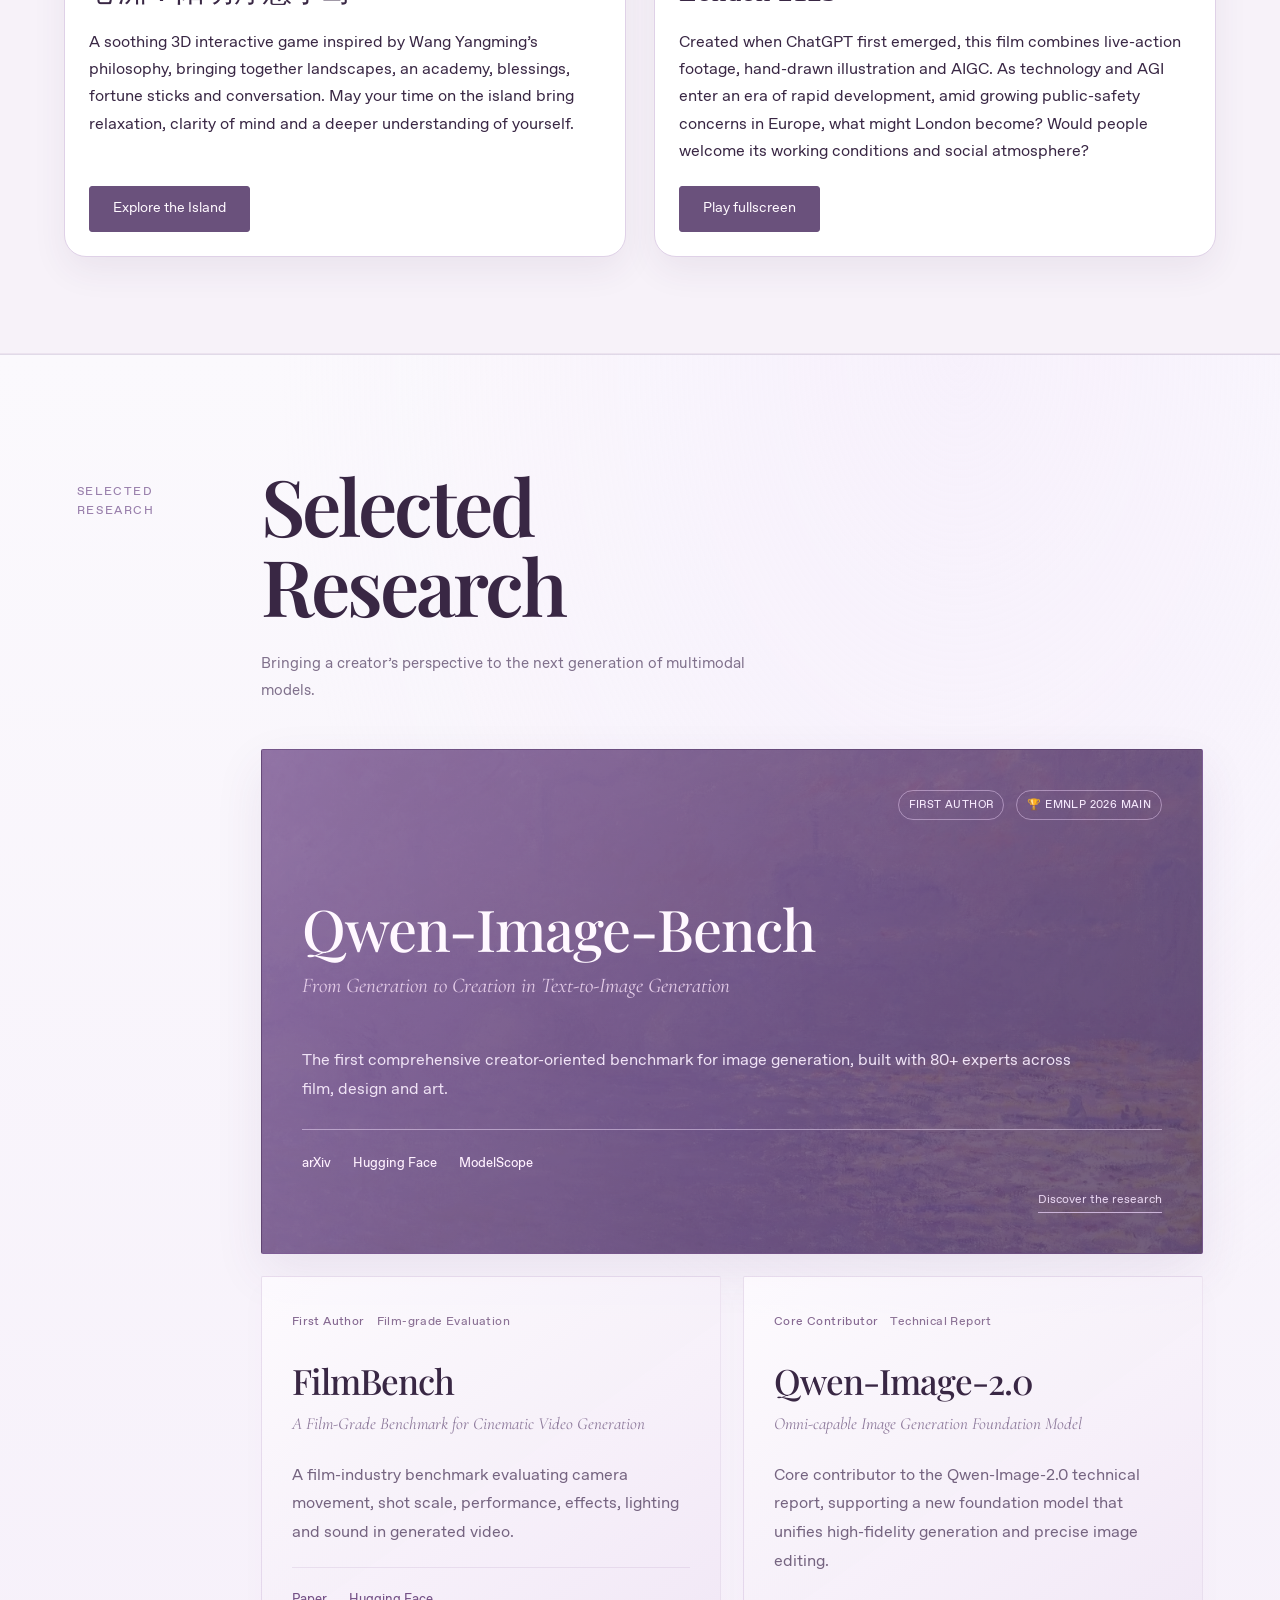
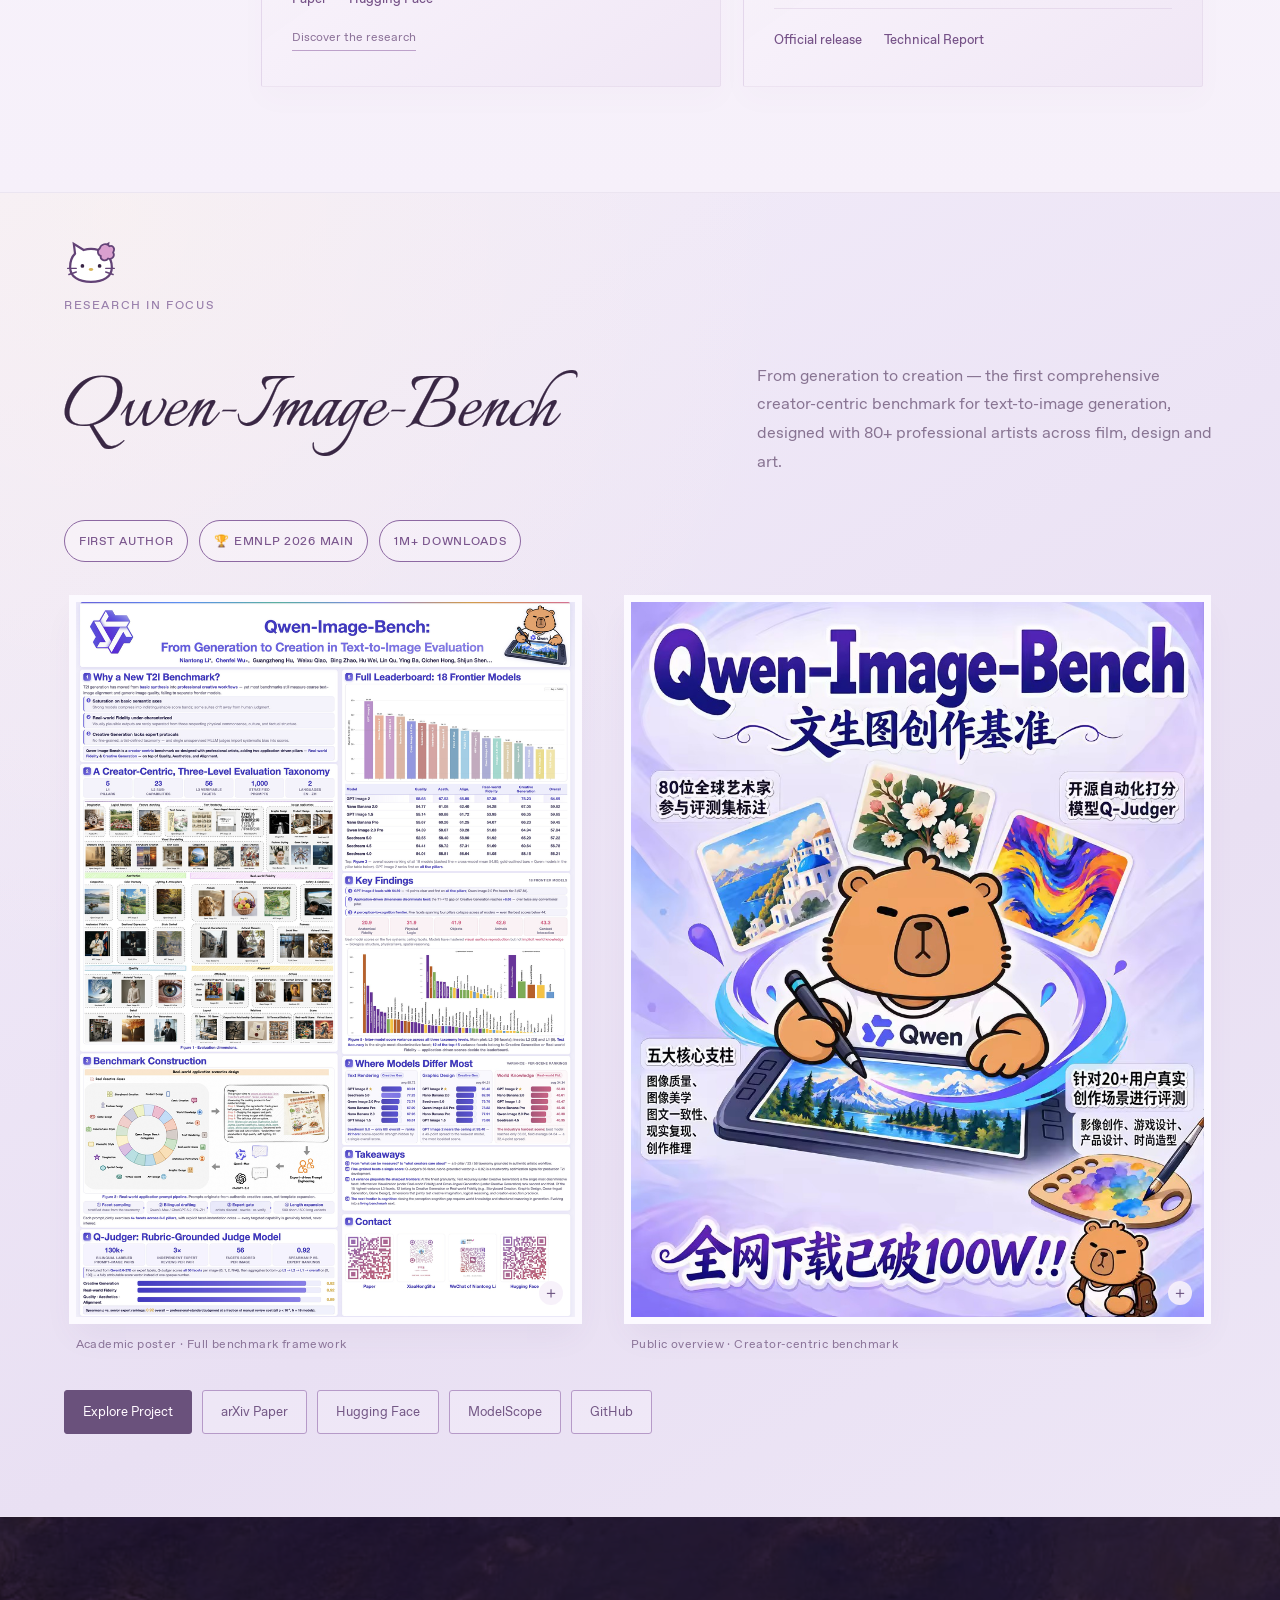
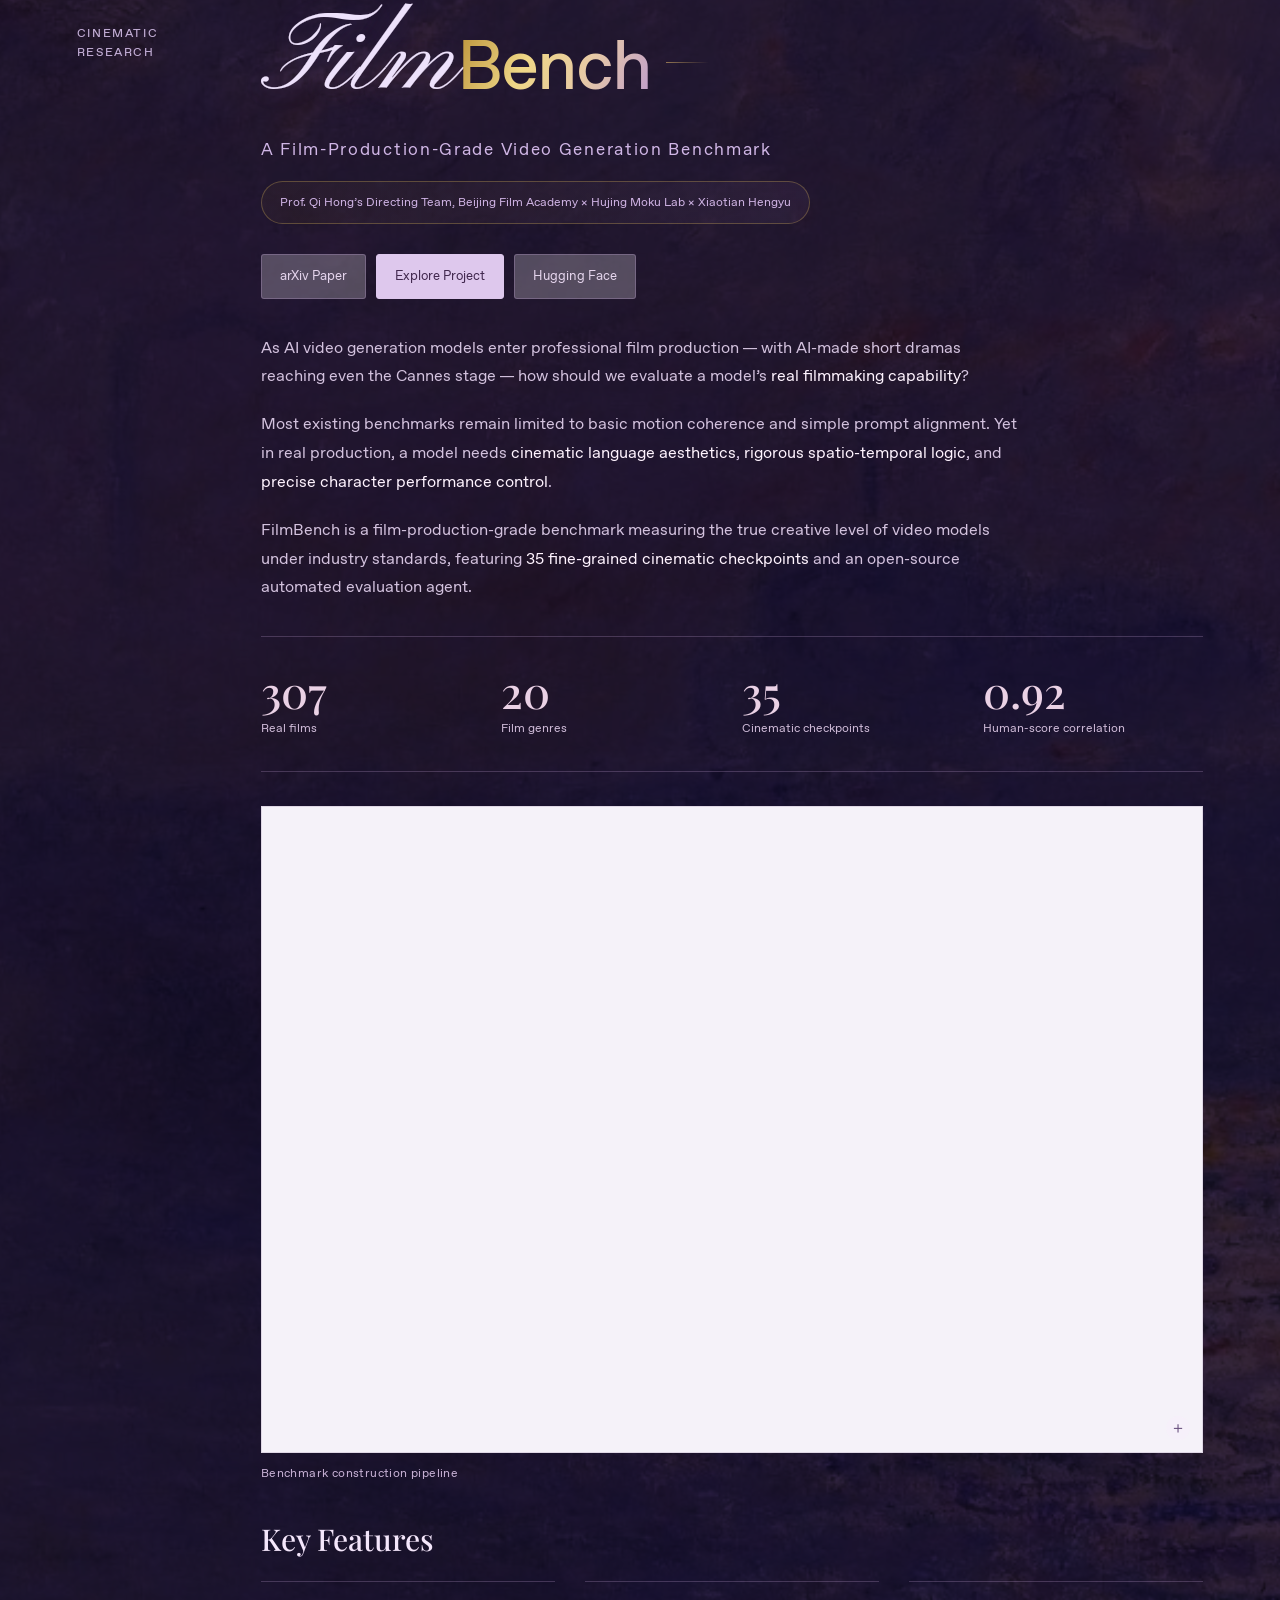
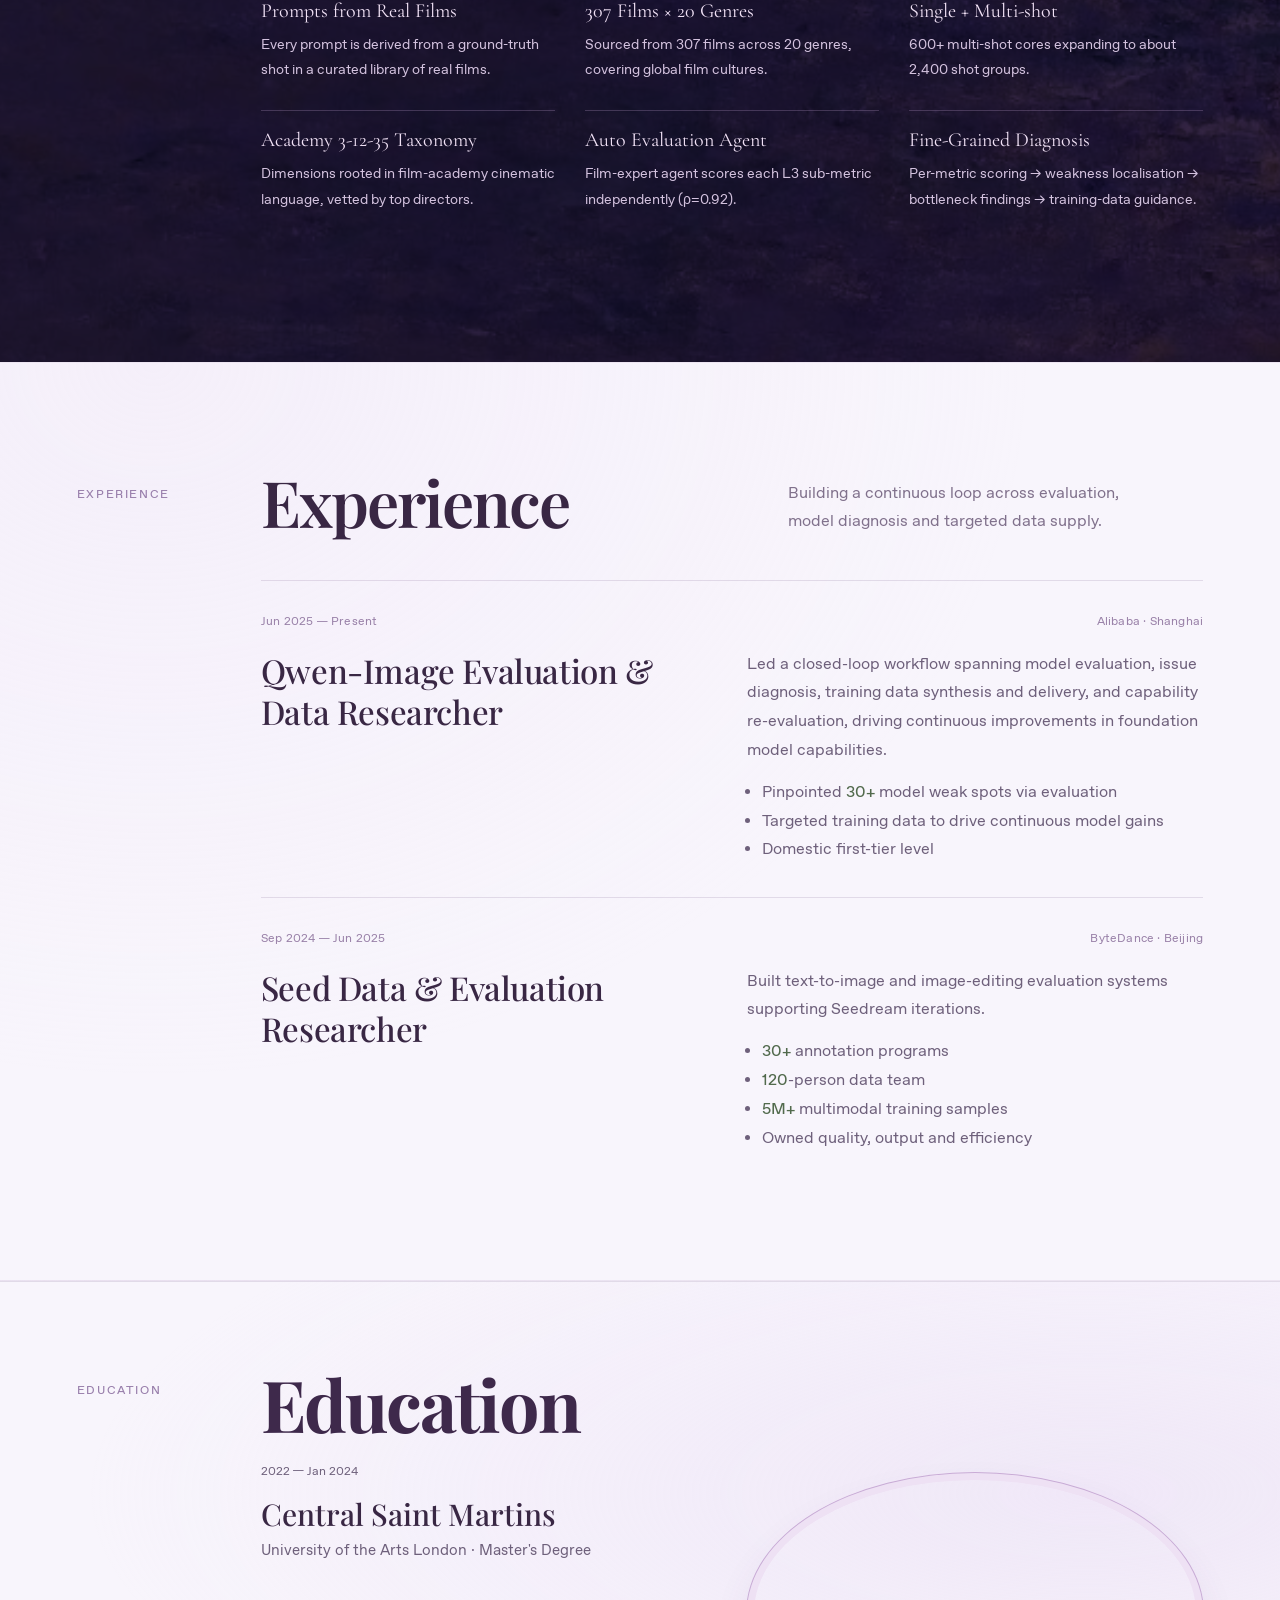
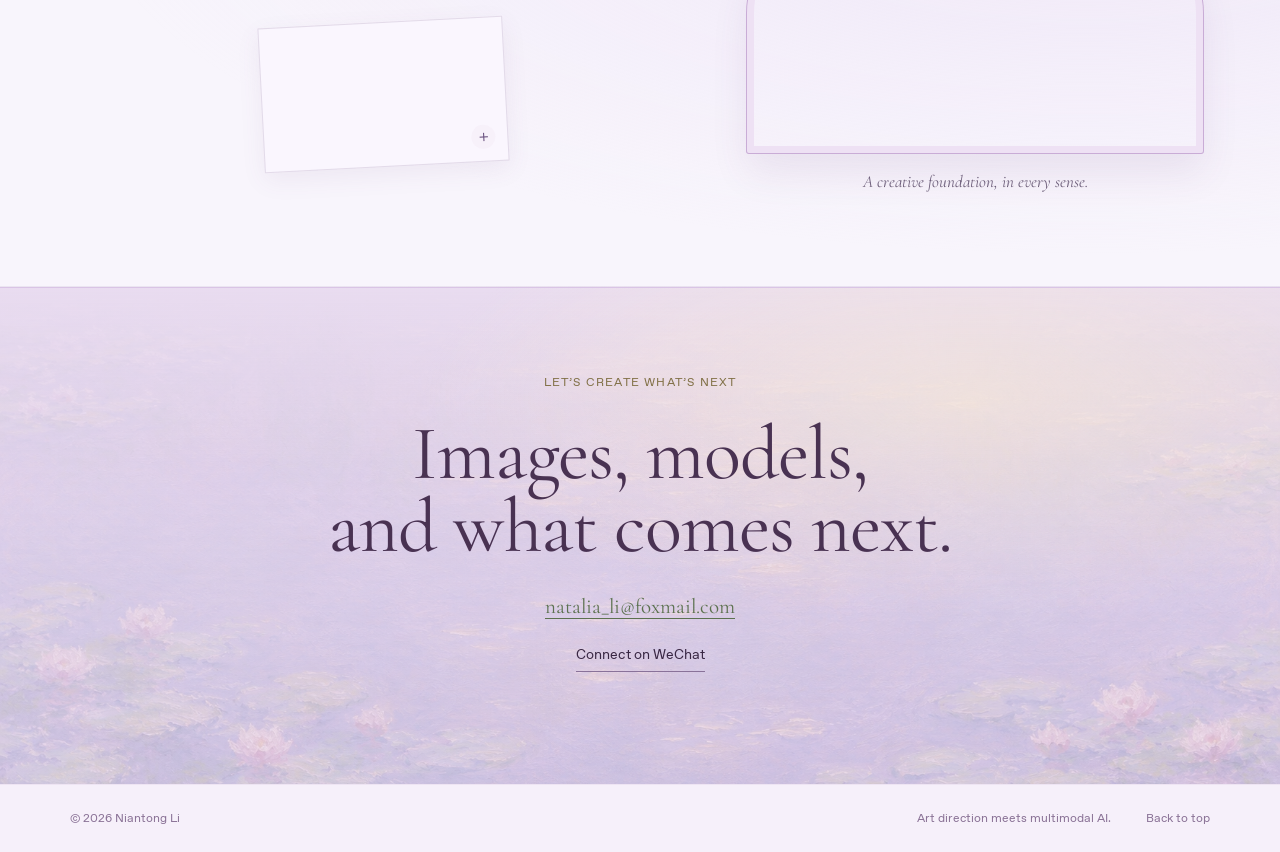
==== commit eea0db99: "Add files via upload" ====
--- a/index.html
+++ b/index.html
@@ -45,7 +45,25 @@
 @media(max-width:600px){.research-kitty,.filmbench-kitty,.experience-kitty,.education-kitty{width:66px;height:78px;margin-left:12px;margin-bottom:9px}.section-kitty{width:39px;height:35px}.section h2{font-size:40px}.film-wordmark{font-size:50px!important}.film-rule{display:none}.section-heading>p{clear:both}.hero-photo .photo-caption{font-size:14px}.contact-phone-kitty{width:83px;height:100px}.project-card h3{overflow-wrap:anywhere}}
 
 
-.pond-intro{display:none!important}#portfolio{visibility:visible!important;opacity:1!important}.intro-active{overflow:auto!important}.reveal{opacity:1!important;transform:none!important}</style><style>@font-face{font-family:Reference Playfair;src:url("[data-uri]") format('truetype');font-weight:500;font-display:swap}
+.pond-intro{display:none!important}#portfolio{visibility:visible!important;opacity:1!important}.intro-active{overflow:auto!important}.reveal{opacity:1!important;transform:none!important}.portfolio-section{background:#f7f2f9}.island-project{display:grid;grid-template-columns: minmax(200px, .9fr) 1.1fr;background:#fff;border:1px solid #dfd1e7;border-radius:22px;overflow:hidden;box-shadow:0 14px 35px #49305712}.island-art{min-height:240px;display:grid;place-items:center;background:radial-gradient(circle at 70% 25%,#f6d9a2 0 7%,transparent 8%),linear-gradient(155deg,#d4b1bf,#88aaa2 58%,#496f60);color:#fff6df;font-family:serif;font-size:3.6rem;letter-spacing:.2em}.island-copy{padding:clamp(24px,4vw,48px);align-self:center}.island-copy h3{font-family:serif;font-size:clamp(25px,3vw,38px);line-height:1.25;margin:0 0 14px}.island-copy p{font-size:16px;line-height:1.7;margin:0 0 22px}.island-copy .button{display:inline-block}@media(max-width:700px){.island-project{grid-template-columns:1fr}.island-art{min-height:180px}.nav-links{flex-wrap:wrap}}
+.island-art{position:relative;overflow:hidden}.island-art iframe{position:absolute;inset:0;width:100%;height:100%;border:0;pointer-events:none}
+.portfolio-grid{display:grid;grid-template-columns:repeat(2,minmax(0,1fr));gap:24px}.portfolio-grid .portfolio-card{display:flex;flex-direction:column;min-width:0}.portfolio-grid .island-art,.london-art{position:relative;width:100%;aspect-ratio:16/10;min-height:0;overflow:hidden;background:#526a67}.portfolio-grid .island-copy{width:100%;align-self:stretch;padding:28px;flex:1}.london-art video{display:block;width:100%;height:100%;object-fit:cover;background:#1f2526}.portfolio-grid .island-copy h3{font-size:clamp(23px,2.5vw,33px)}@media(max-width:800px){.portfolio-grid{grid-template-columns:1fr}.portfolio-grid .island-art,.london-art{min-height:0}}.portfolio-grid .island-art,.portfolio-grid .london-art{aspect-ratio:1 / 1;min-height:0}.portfolio-grid .island-copy{padding:22px 24px 26px}.portfolio-grid .island-copy p{margin:0 0 15px}.work-type{position:absolute;z-index:2;right:14px;top:14px;padding:7px 12px;border-radius:999px;background:#312b3de8;color:#fff;font-size:13px;line-height:1.2;letter-spacing:.02em}.london-art .work-type{pointer-events:none}.portfolio-grid .island-art:focus-visible{outline:3px solid #b079bb;outline-offset:-4px}@media(max-width:800px){.portfolio-grid .island-art,.portfolio-grid .london-art{aspect-ratio:16/11}}.london-fullscreen{position:absolute;right:14px;bottom:54px;z-index:3;padding:9px 13px;border:1px solid #ffffffa8;border-radius:999px;background:#25202fdc;color:#fff;font:inherit;font-size:14px;cursor:pointer}.london-fullscreen:hover{background:#58436c}.london-fullscreen:focus-visible{outline:3px solid #fff;outline-offset:3px}video:fullscreen{object-fit:contain;background:#000}
+.portfolio-grid .london-art{aspect-ratio:16 / 9!important}.london-art video{object-fit:contain!important}.london-fullscreen{bottom:48px;right:12px;width:38px;height:38px;padding:0;display:grid;place-items:center;font-size:24px;line-height:1}.london-fullscreen:fullscreen{display:none}
+#works{display:block;max-width:1800px;padding-inline:clamp(20px,5vw,64px)}
+#works .section-label{margin-bottom:.6rem}
+#works .portfolio-grid{display:grid;grid-template-columns:repeat(2,minmax(0,1fr));gap:28px;align-items:stretch}
+#works .portfolio-card{display:flex;flex-direction:column;min-width:0}
+#works .island-art,#works .london-art{display:block;width:100%;min-height:0;flex:none}
+#works .island-art{aspect-ratio:16/9!important}
+#works .london-art{aspect-ratio:16/9!important}
+#works .london-art video{width:100%;height:100%;object-fit:contain!important}
+#works .island-copy{display:flex;flex-direction:column;width:100%;padding:24px;flex:1}
+#works .island-copy h3{font-size:clamp(23px,2.3vw,32px);line-height:1.35;margin:0 0 16px}
+#works .island-copy p{font-size:16px;line-height:1.7;margin:0 0 22px;flex:1}
+#works .island-copy .button{align-self:flex-start;white-space:nowrap}
+.london-fullscreen{text-decoration:none}
+@media(max-width:800px){#works .portfolio-grid{grid-template-columns:1fr}#works .island-copy{padding:22px}}
+</style><style>@font-face{font-family:Reference Playfair;src:url("[data-uri]